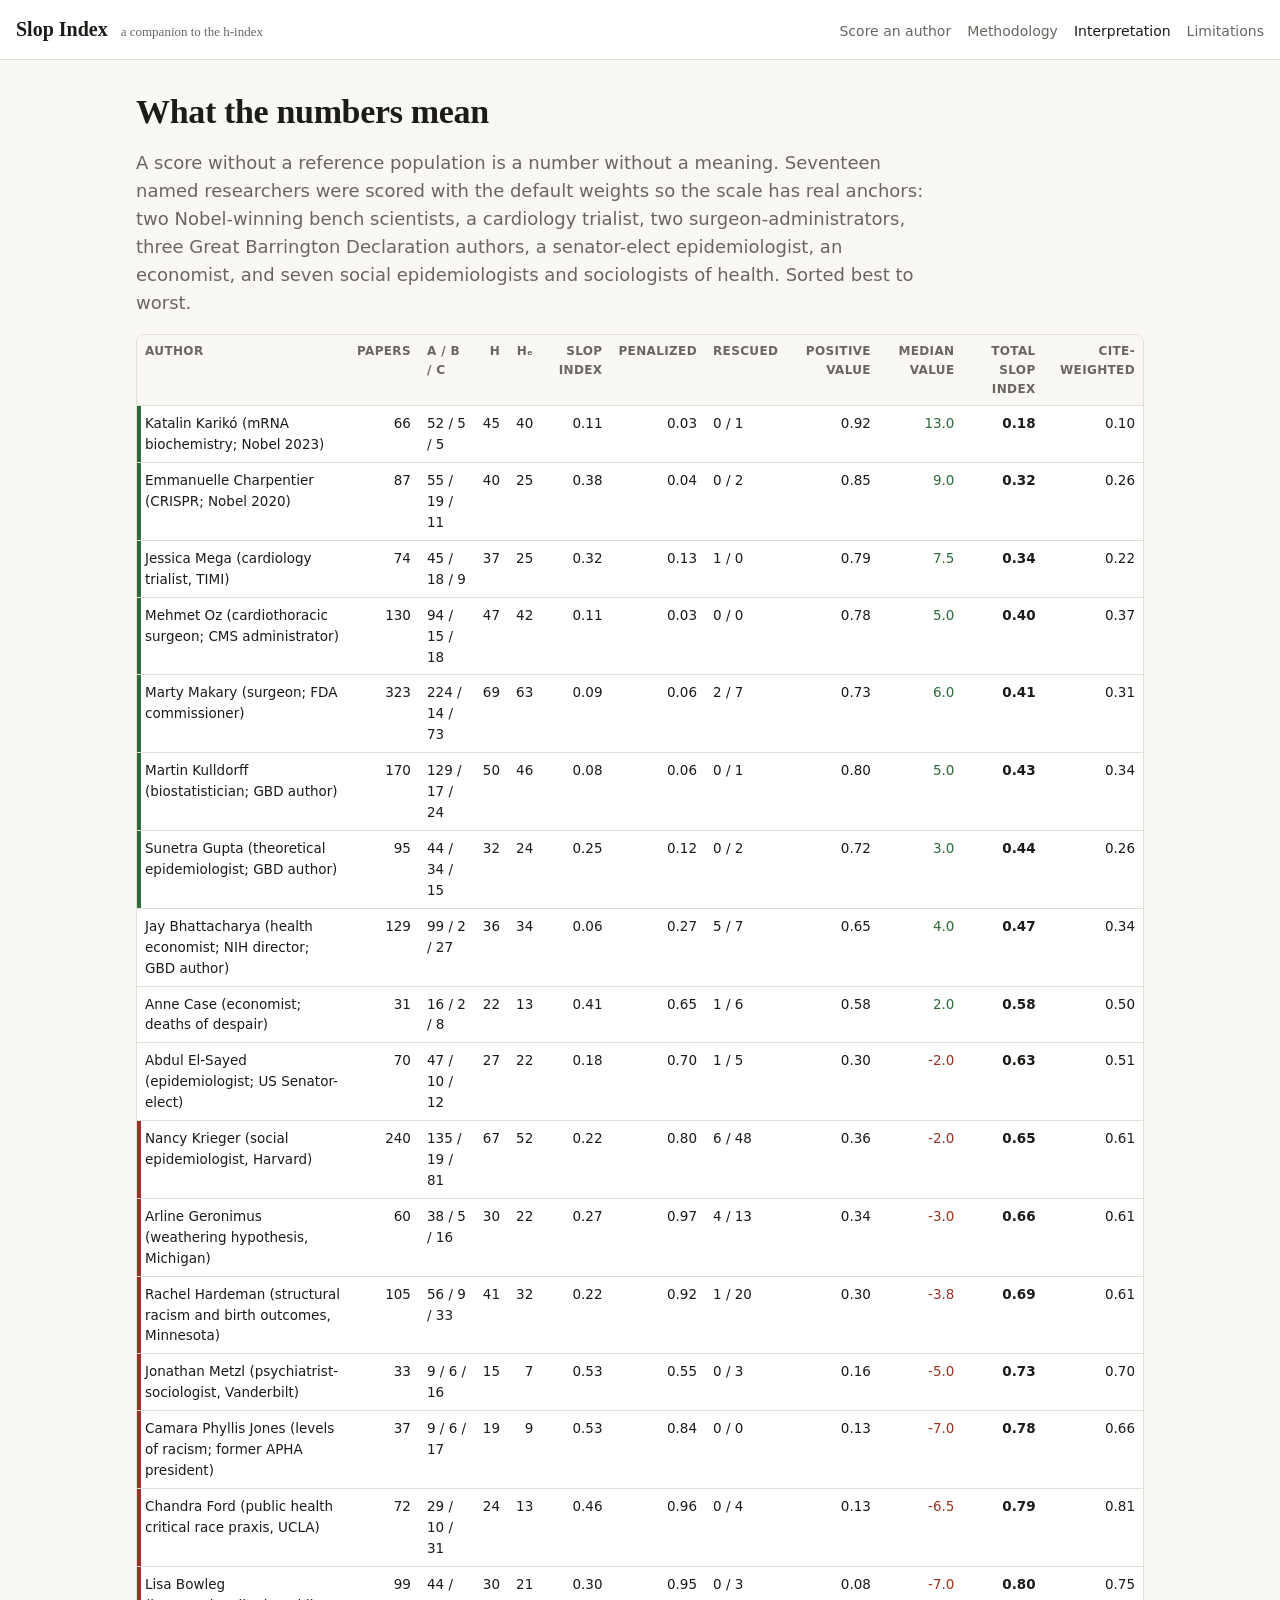
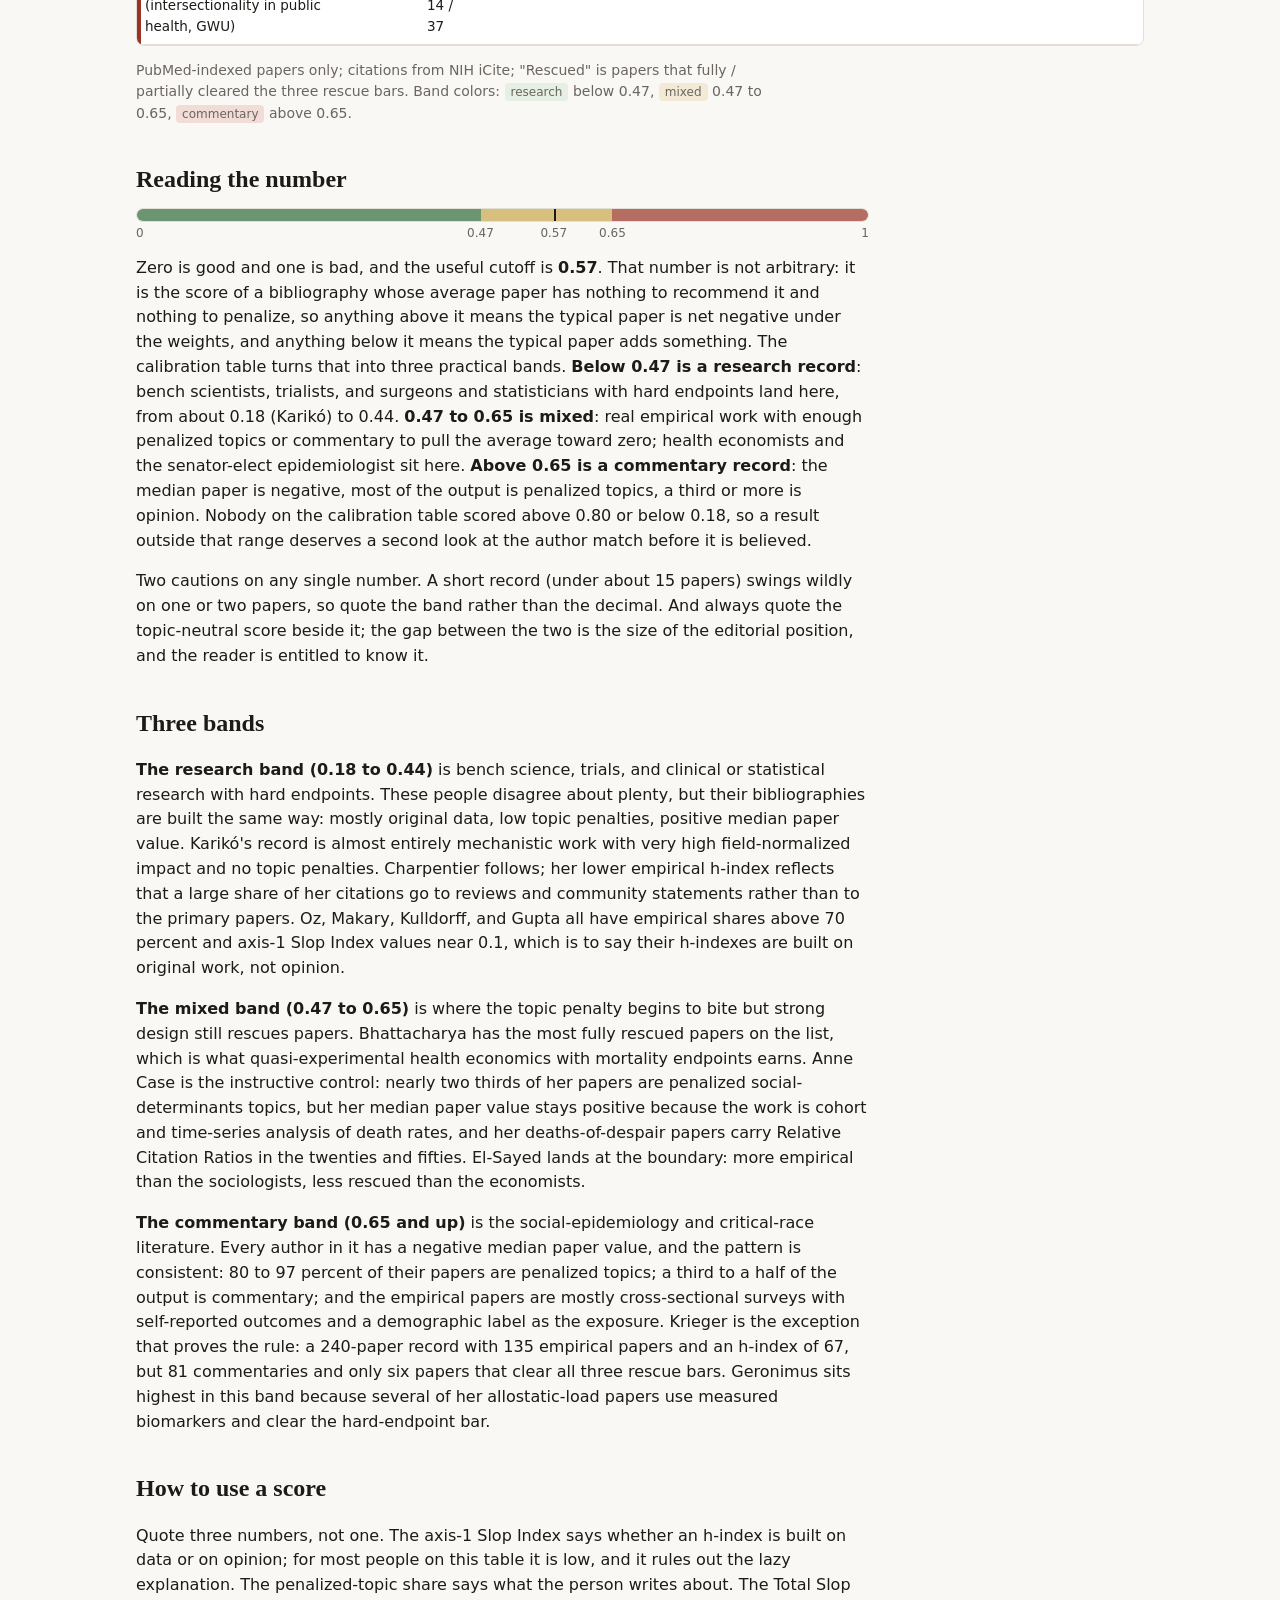
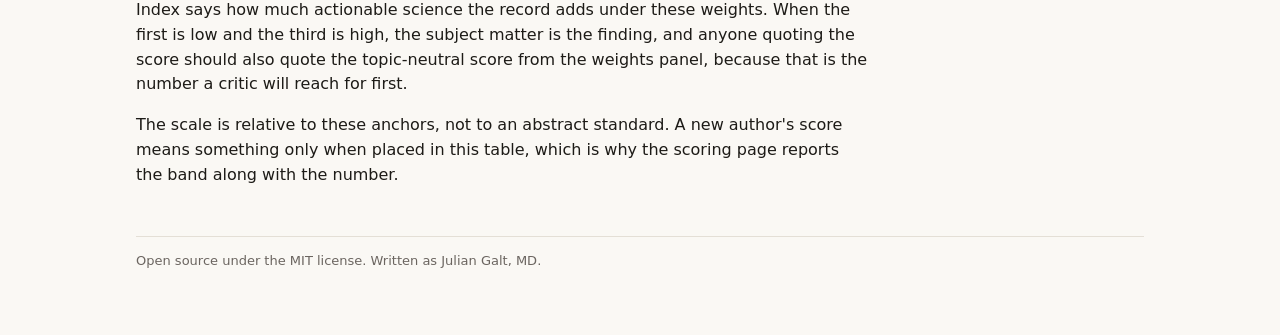
==== site/interpretation.html @ 7fc7752a "Site: reading-the-number scale and band cutoffs" ====
<!doctype html>
<html lang="en">
<head>
<meta charset="utf-8">
<meta name="viewport" content="width=device-width, initial-scale=1">
<title>Slop Index · Interpretation</title>
<link rel="stylesheet" href="style.css">
</head>
<body>
<header class="site"><div class="wrap">
  <a class="brand" href="./">Slop Index <small>a companion to the h-index</small></a>
  <nav><a href="./">Score an author</a><a href="methodology.html">Methodology</a><a class="current" href="interpretation.html">Interpretation</a><a href="limitations.html">Limitations</a></nav>
</div></header>
<main>
  <h1>What the numbers mean</h1>
  <p class="lede">A score without a reference population is a number without a meaning. Seventeen named researchers were scored with the default weights so the scale has real anchors: two Nobel-winning bench scientists, a cardiology trialist, two surgeon-administrators, three Great Barrington Declaration authors, a senator-elect epidemiologist, an economist, and seven social epidemiologists and sociologists of health. Sorted best to worst.</p>

  <div class="tablewrap"><table id="cmp">
    <thead><tr><th>Author</th><th class="num">Papers</th><th>A / B / C</th><th class="num">h</th><th class="num">hₑ</th><th class="num">Slop Index</th><th class="num">Penalized</th><th>Rescued</th><th class="num">Positive value</th><th class="num">Median value</th><th class="num">Total Slop Index</th><th class="num">Cite-weighted</th></tr></thead>
    <tbody></tbody>
  </table></div>
  <p class="note">PubMed-indexed papers only; citations from NIH iCite; "Rescued" is papers that fully / partially cleared the three rescue bars. Band colors: <span class="band top">research</span> below 0.47, <span class="band mid">mixed</span> 0.47 to 0.65, <span class="band low">commentary</span> above 0.65.</p>


  <h2>Reading the number</h2>
  <div class="scale">
    <div class="scale-bar"><span class="seg top" style="width:47%"></span><span class="seg mid" style="width:18%"></span><span class="seg low" style="width:35%"></span><i class="tick" style="left:57%" title="0.57: an average paper with nothing to recommend and nothing to penalize"></i></div>
    <div class="scale-labels"><span>0</span><span style="left:47%">0.47</span><span style="left:57%">0.57</span><span style="left:65%">0.65</span><span style="right:0">1</span></div>
  </div>
  <p>Zero is good and one is bad, and the useful cutoff is <b>0.57</b>. That number is not arbitrary: it is the score of a bibliography whose average paper has nothing to recommend it and nothing to penalize, so anything above it means the typical paper is net negative under the weights, and anything below it means the typical paper adds something. The calibration table turns that into three practical bands. <b>Below 0.47 is a research record</b>: bench scientists, trialists, and surgeons and statisticians with hard endpoints land here, from about 0.18 (Karikó) to 0.44. <b>0.47 to 0.65 is mixed</b>: real empirical work with enough penalized topics or commentary to pull the average toward zero; health economists and the senator-elect epidemiologist sit here. <b>Above 0.65 is a commentary record</b>: the median paper is negative, most of the output is penalized topics, a third or more is opinion. Nobody on the calibration table scored above 0.80 or below 0.18, so a result outside that range deserves a second look at the author match before it is believed.</p>
  <p>Two cautions on any single number. A short record (under about 15 papers) swings wildly on one or two papers, so quote the band rather than the decimal. And always quote the topic-neutral score beside it; the gap between the two is the size of the editorial position, and the reader is entitled to know it.</p>

  <h2>Three bands</h2>
  <p><b>The research band (0.18 to 0.44)</b> is bench science, trials, and clinical or statistical research with hard endpoints. These people disagree about plenty, but their bibliographies are built the same way: mostly original data, low topic penalties, positive median paper value. Karikó's record is almost entirely mechanistic work with very high field-normalized impact and no topic penalties. Charpentier follows; her lower empirical h-index reflects that a large share of her citations go to reviews and community statements rather than to the primary papers. Oz, Makary, Kulldorff, and Gupta all have empirical shares above 70 percent and axis-1 Slop Index values near 0.1, which is to say their h-indexes are built on original work, not opinion.</p>
  <p><b>The mixed band (0.47 to 0.65)</b> is where the topic penalty begins to bite but strong design still rescues papers. Bhattacharya has the most fully rescued papers on the list, which is what quasi-experimental health economics with mortality endpoints earns. Anne Case is the instructive control: nearly two thirds of her papers are penalized social-determinants topics, but her median paper value stays positive because the work is cohort and time-series analysis of death rates, and her deaths-of-despair papers carry Relative Citation Ratios in the twenties and fifties. El-Sayed lands at the boundary: more empirical than the sociologists, less rescued than the economists.</p>
  <p><b>The commentary band (0.65 and up)</b> is the social-epidemiology and critical-race literature. Every author in it has a negative median paper value, and the pattern is consistent: 80 to 97 percent of their papers are penalized topics; a third to a half of the output is commentary; and the empirical papers are mostly cross-sectional surveys with self-reported outcomes and a demographic label as the exposure. Krieger is the exception that proves the rule: a 240-paper record with 135 empirical papers and an h-index of 67, but 81 commentaries and only six papers that clear all three rescue bars. Geronimus sits highest in this band because several of her allostatic-load papers use measured biomarkers and clear the hard-endpoint bar.</p>

  <h2>How to use a score</h2>
  <p>Quote three numbers, not one. The axis-1 Slop Index says whether an h-index is built on data or on opinion; for most people on this table it is low, and it rules out the lazy explanation. The penalized-topic share says what the person writes about. The Total Slop Index says how much actionable science the record adds under these weights. When the first is low and the third is high, the subject matter is the finding, and anyone quoting the score should also quote the topic-neutral score from the weights panel, because that is the number a critic will reach for first.</p>
  <p>The scale is relative to these anchors, not to an abstract standard. A new author's score means something only when placed in this table, which is why the scoring page reports the band along with the number.</p>
  <footer>Open source under the MIT license. Written as Julian Galt, MD.</footer>
</main>
<script>
fetch("data/comparison.json").then(r => r.json()).then(rows => {
  const f = (x, d = 2) => (x == null ? "–" : typeof x === "number" ? x.toFixed(d) : x);
  document.querySelector("#cmp tbody").innerHTML = rows.map(r => {
    const band = r.tsi == null ? "" : r.tsi < 0.47 ? "band-top" : r.tsi < 0.65 ? "" : "band-low";
    return `<tr class="${band}"><td>${r.label}</td><td class="num">${r.papers}</td><td>${r.tiers.A} / ${r.tiers.B} / ${r.tiers.C}</td><td class="num">${r.h}</td><td class="num">${r.h_empirical}</td><td class="num">${f(r.slop_index)}</td><td class="num">${f(r.penalized_share)}</td><td>${r.rescued_full} / ${r.rescued_partial}</td><td class="num">${f(r.positive_share)}</td><td class="num ${r.median_value > 0 ? "pos" : "neg"}">${f(r.median_value, 1)}</td><td class="num"><b>${f(r.tsi)}</b></td><td class="num">${f(r.tsi_cw)}</td></tr>`;
  }).join("");
});
</script>
</body>
</html>
---- site/style.css ----
:root {
  --bg: #faf8f4;
  --surface: #ffffff;
  --ink: #1d1b17;
  --muted: #6b6560;
  --line: #e4dfd6;
  --accent: #8a2f1f;
  --accent-ink: #ffffff;
  --good: #2f6b3a;
  --bad: #9a3324;
  --band-top: #e6efe3;
  --band-mid: #f3ead6;
  --band-low: #f2dcd7;
  --mono: ui-monospace, "SF Mono", Menlo, Consolas, monospace;
  --serif: "Source Serif 4", Georgia, "Times New Roman", serif;
  --sans: "Inter", system-ui, -apple-system, "Segoe UI", sans-serif;
}
@media (prefers-color-scheme: dark) {
  :root:not([data-theme="light"]) {
    --bg: #15140f; --surface: #1f1d17; --ink: #ece7dc; --muted: #a39d92; --line: #35322a;
    --accent: #d9735c; --accent-ink: #15140f; --good: #7fbf8c; --bad: #e08a7a;
    --band-top: #1f2d20; --band-mid: #302a1a; --band-low: #33201c;
  }
}
:root[data-theme="dark"] {
  --bg: #15140f; --surface: #1f1d17; --ink: #ece7dc; --muted: #a39d92; --line: #35322a;
  --accent: #d9735c; --accent-ink: #15140f; --good: #7fbf8c; --bad: #e08a7a;
  --band-top: #1f2d20; --band-mid: #302a1a; --band-low: #33201c;
}
* { box-sizing: border-box; }
html { -webkit-text-size-adjust: 100%; }
body { margin: 0; background: var(--bg); color: var(--ink); font-family: var(--sans); font-size: 16px; line-height: 1.55; }
a { color: var(--accent); }
header.site { border-bottom: 1px solid var(--line); background: var(--surface); }
header.site .wrap { display: flex; align-items: baseline; justify-content: space-between; gap: 16px; flex-wrap: wrap; padding: 14px 16px; }
header.site .brand { font-family: var(--serif); font-weight: 600; font-size: 20px; color: var(--ink); text-decoration: none; }
header.site .brand small { color: var(--muted); font-weight: 400; font-size: 13px; margin-left: 8px; }
header.site nav a { margin-left: 16px; font-size: 14px; color: var(--muted); text-decoration: none; }
header.site nav a.current, header.site nav a:hover { color: var(--ink); }
main { max-width: 1040px; margin: 0 auto; padding: 24px 16px 64px; }
h1 { font-family: var(--serif); font-weight: 600; font-size: 34px; line-height: 1.15; margin: 8px 0 12px; letter-spacing: -0.01em; }
h2 { font-family: var(--serif); font-weight: 600; font-size: 24px; margin: 36px 0 10px; }
h3 { font-size: 16px; margin: 24px 0 8px; }
p, li { max-width: 72ch; }
.lede { font-size: 18px; color: var(--muted); max-width: 70ch; }
.formula { font-family: var(--mono); font-size: 14px; background: var(--surface); border: 1px solid var(--line); padding: 10px 14px; border-radius: 6px; display: inline-block; margin: 6px 0; }
.card { background: var(--surface); border: 1px solid var(--line); border-radius: 10px; padding: 18px; margin: 16px 0; }
.row { display: flex; gap: 12px; flex-wrap: wrap; align-items: flex-end; }
label { font-size: 13px; color: var(--muted); display: block; margin-bottom: 4px; }
input[type=text] { font: inherit; padding: 9px 11px; border: 1px solid var(--line); border-radius: 6px; background: var(--bg); color: var(--ink); min-width: 240px; }
button { font: inherit; padding: 9px 14px; border-radius: 6px; border: 1px solid var(--accent); background: var(--accent); color: var(--accent-ink); cursor: pointer; }
button.secondary { background: transparent; color: var(--ink); border-color: var(--line); }
button:disabled { opacity: .55; cursor: default; }
.status { font-size: 14px; color: var(--muted); min-height: 20px; margin-top: 8px; }
.stats { display: grid; grid-template-columns: repeat(auto-fit, minmax(150px, 1fr)); gap: 10px; margin: 12px 0; }
.stat { background: var(--surface); border: 1px solid var(--line); border-radius: 8px; padding: 10px 12px; }
.stat .k { font-size: 12px; color: var(--muted); }
.stat .v { font-size: 24px; font-family: var(--serif); font-weight: 600; }
.stat.hero { border-color: var(--accent); }
table { border-collapse: collapse; width: 100%; font-size: 13.5px; }
th, td { text-align: left; padding: 7px 8px; border-bottom: 1px solid var(--line); vertical-align: top; }
th { font-weight: 600; color: var(--muted); font-size: 12px; text-transform: uppercase; letter-spacing: .03em; position: sticky; top: 0; background: var(--bg); }
td.num, th.num { text-align: right; font-variant-numeric: tabular-nums; }
tr.band-top td:first-child { box-shadow: inset 4px 0 0 var(--good); }
tr.band-low td:first-child { box-shadow: inset 4px 0 0 var(--bad); }
.tablewrap { overflow-x: auto; border: 1px solid var(--line); border-radius: 8px; background: var(--surface); }
.pos { color: var(--good); } .neg { color: var(--bad); }
.pill { display: inline-block; font-size: 11px; padding: 1px 7px; border-radius: 999px; border: 1px solid var(--line); color: var(--muted); margin-right: 4px; }
.pill.A { border-color: var(--good); color: var(--good); } .pill.C { border-color: var(--bad); color: var(--bad); }
details { margin: 10px 0; } summary { cursor: pointer; color: var(--muted); }
.weights { display: grid; grid-template-columns: repeat(auto-fill, minmax(220px, 1fr)); gap: 8px 18px; }
.weights label { display: flex; justify-content: space-between; color: var(--ink); font-size: 13px; }
.weights input[type=range] { width: 100%; }
footer { color: var(--muted); font-size: 13px; border-top: 1px solid var(--line); margin-top: 48px; padding-top: 14px; }
.note { font-size: 14px; color: var(--muted); }
.band { padding: 2px 6px; border-radius: 4px; font-size: 12px; }
.band.top { background: var(--band-top); } .band.mid { background: var(--band-mid); } .band.low { background: var(--band-low); }
@media (max-width: 640px) { h1 { font-size: 28px; } header.site nav a { margin-left: 10px; } }

.scale { margin: 10px 0 6px; max-width: 72ch; }
.scale-bar { position: relative; display: flex; height: 14px; border-radius: 7px; overflow: hidden; border: 1px solid var(--line); }
.scale-bar .seg.top { background: var(--good); opacity: .7; } .scale-bar .seg.mid { background: #c9a84c; opacity: .7; } .scale-bar .seg.low { background: var(--bad); opacity: .7; }
.scale-bar .tick { position: absolute; top: -2px; bottom: -2px; width: 2px; background: var(--ink); }
.scale-labels { position: relative; height: 18px; font-size: 12px; color: var(--muted); font-variant-numeric: tabular-nums; }
.scale-labels span { position: absolute; top: 2px; transform: translateX(-50%); } .scale-labels span:first-child { transform: none; left: 0; } .scale-labels span:last-child { transform: none; }
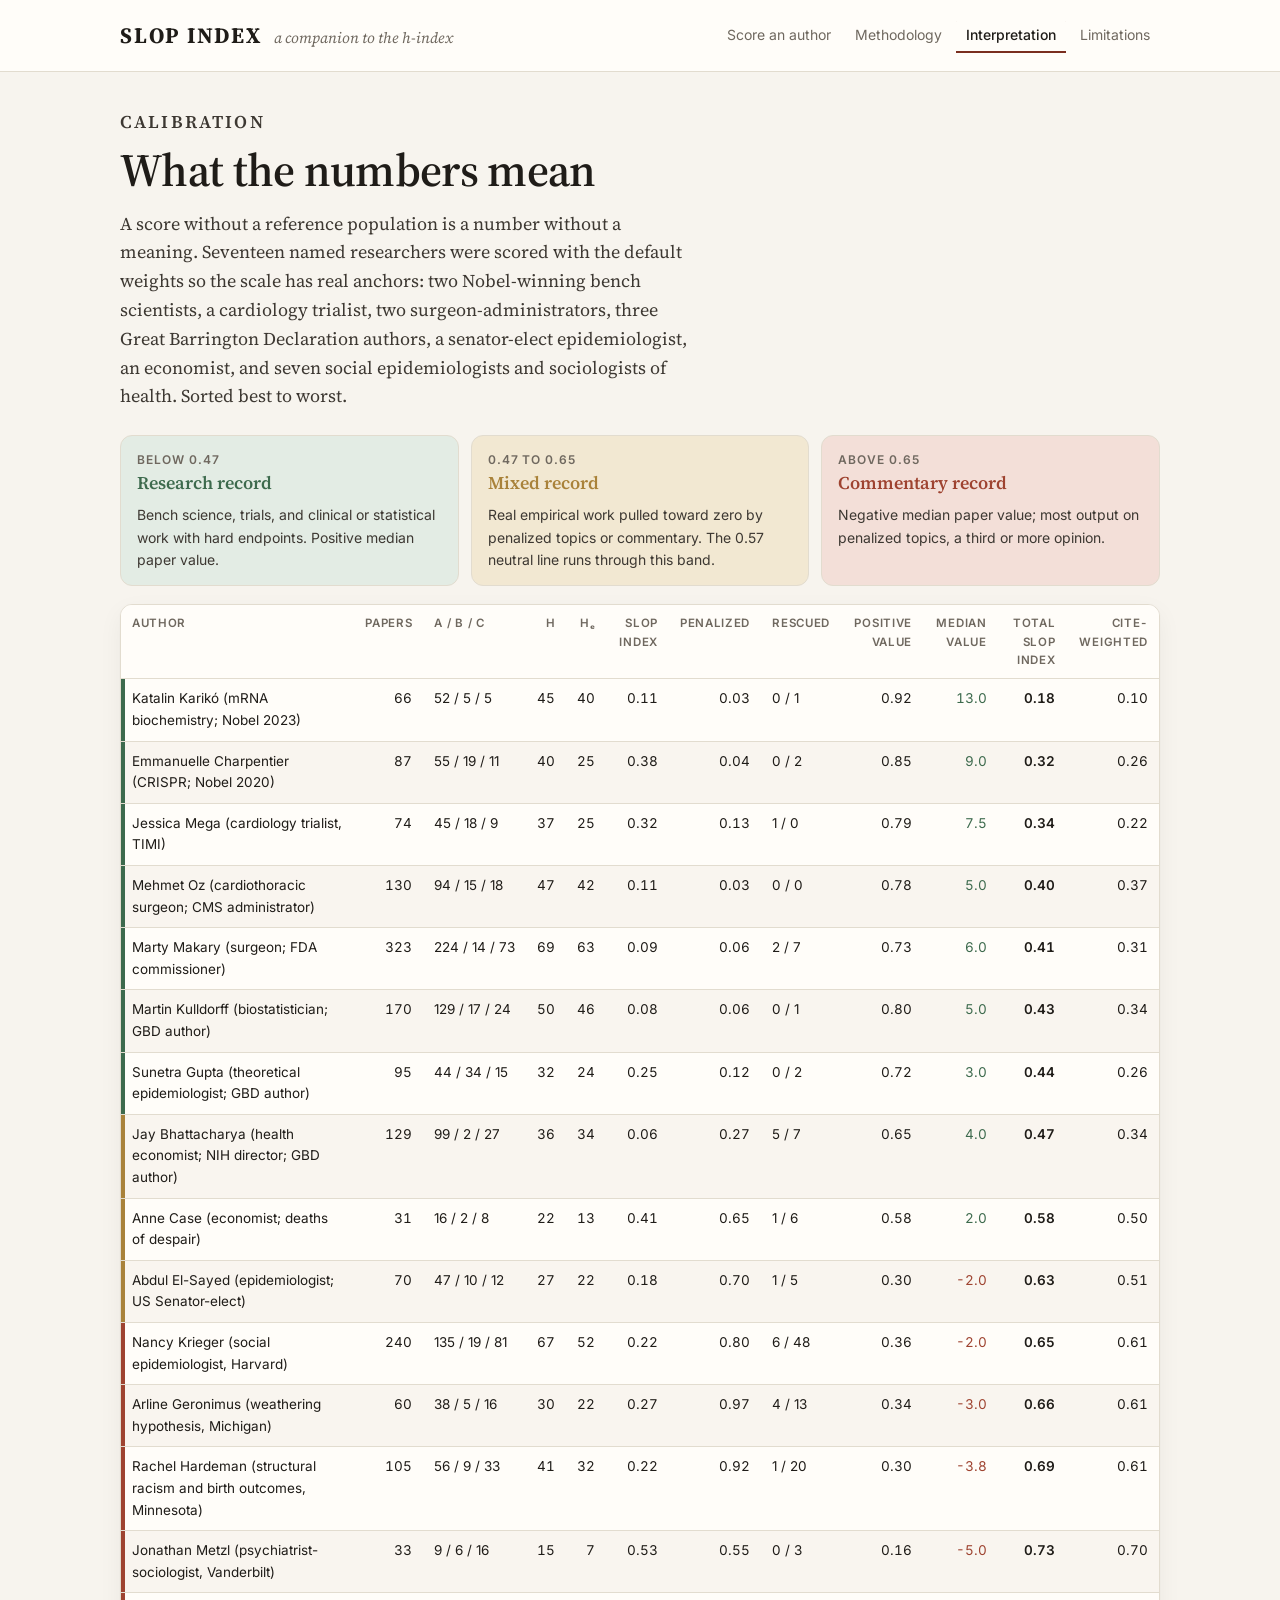
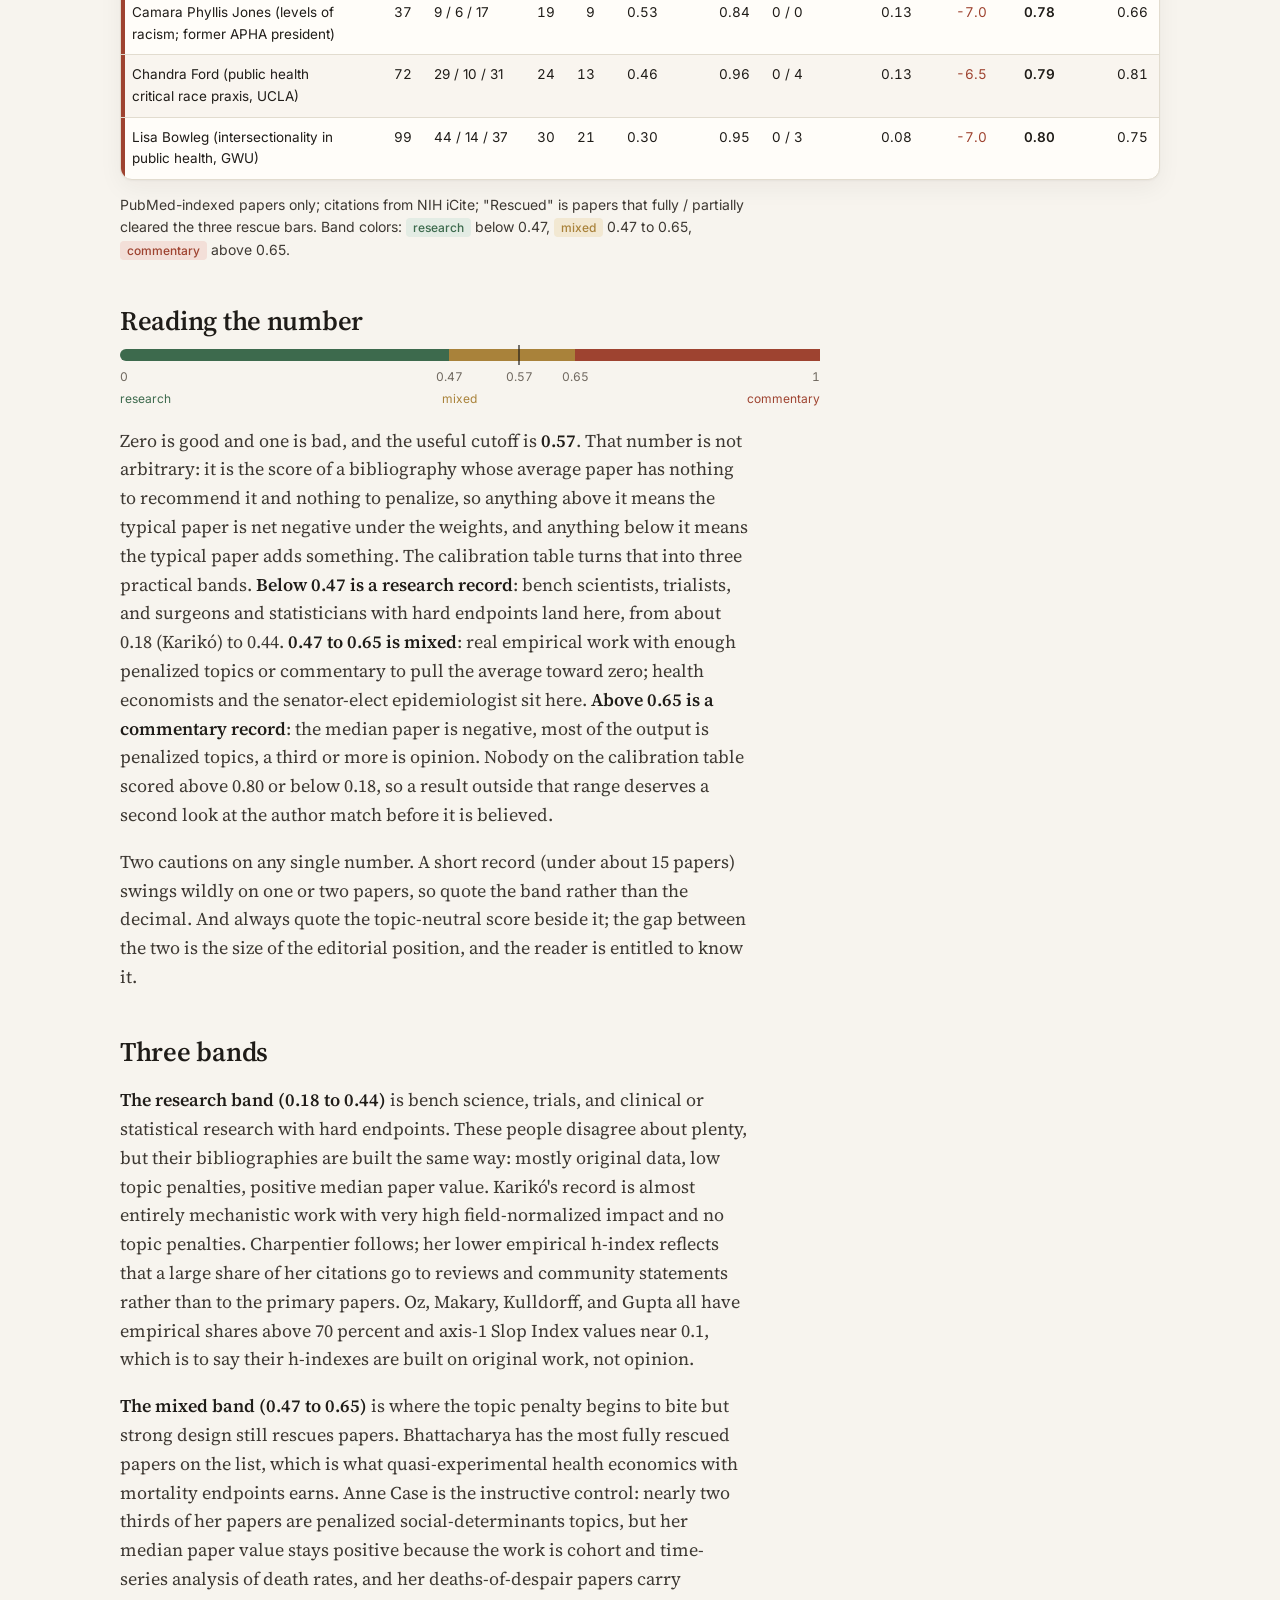
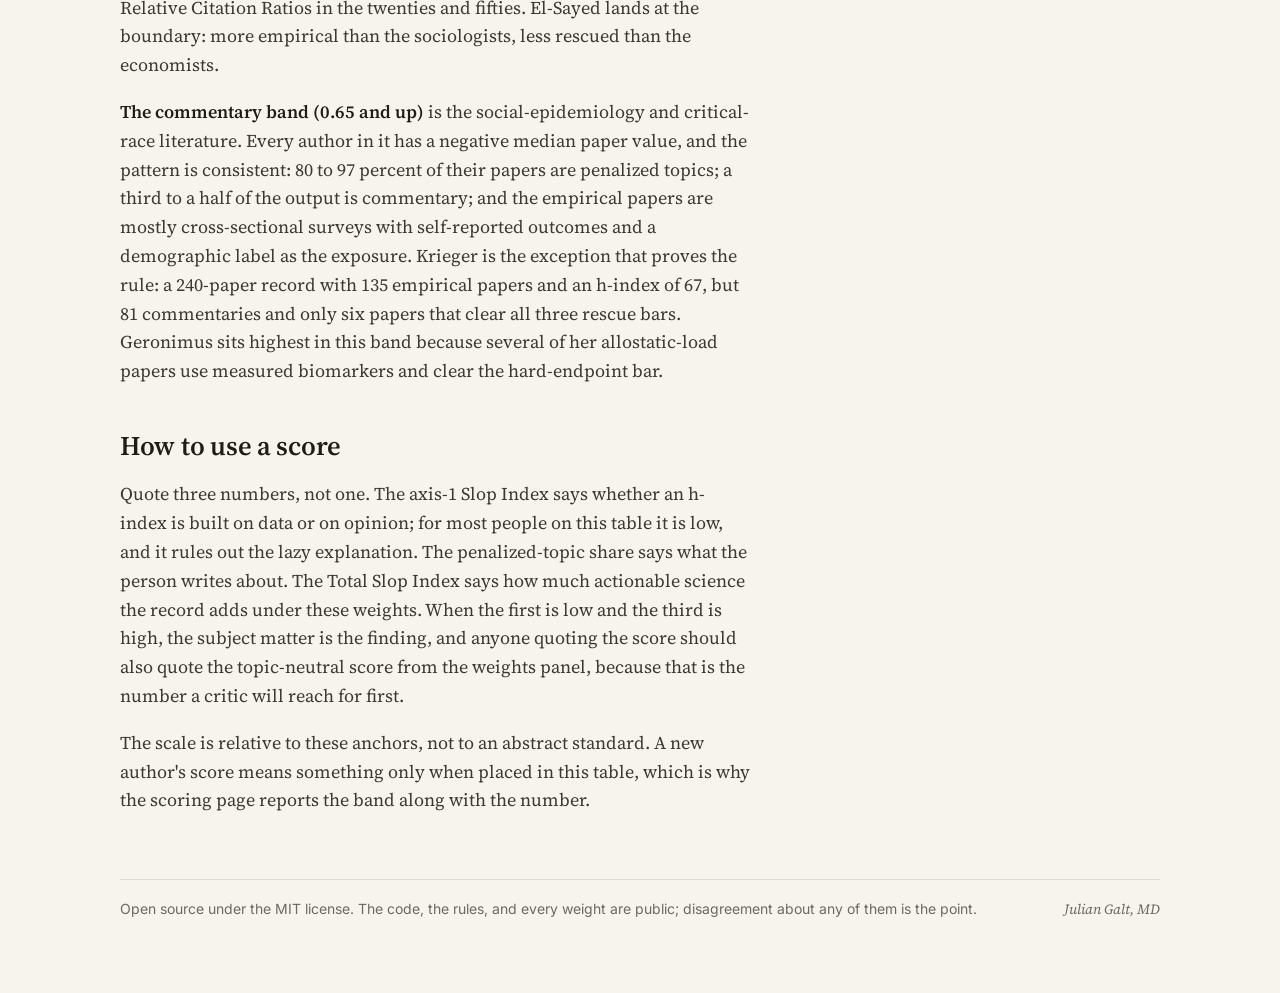
==== commit f4b5420c: "Site: editorial redesign Type pairing (Source Serif 4 / Inter), masthead, hero result card with the " ====
--- a/site/interpretation.html
+++ b/site/interpretation.html
@@ -4,16 +4,27 @@
 <meta charset="utf-8">
 <meta name="viewport" content="width=device-width, initial-scale=1">
 <title>Slop Index · Interpretation</title>
+<link rel="preconnect" href="https://fonts.googleapis.com">
+<link rel="preconnect" href="https://fonts.gstatic.com" crossorigin>
+<link href="https://fonts.googleapis.com/css2?family=Inter:wght@400;500;600&family=Source+Serif+4:ital,opsz,wght@0,8..60,400;0,8..60,600;0,8..60,700;1,8..60,400&display=swap" rel="stylesheet">
 <link rel="stylesheet" href="style.css">
 </head>
 <body>
 <header class="site"><div class="wrap">
-  <a class="brand" href="./">Slop Index <small>a companion to the h-index</small></a>
+  <a class="brand" href="./"><span class="mark">Slop Index</span><small>a companion to the h-index</small></a>
   <nav><a href="./">Score an author</a><a href="methodology.html">Methodology</a><a class="current" href="interpretation.html">Interpretation</a><a href="limitations.html">Limitations</a></nav>
 </div></header>
-<main>
+<main class="prose">
+  <p class="kicker">Calibration</p>
   <h1>What the numbers mean</h1>
   <p class="lede">A score without a reference population is a number without a meaning. Seventeen named researchers were scored with the default weights so the scale has real anchors: two Nobel-winning bench scientists, a cardiology trialist, two surgeon-administrators, three Great Barrington Declaration authors, a senator-elect epidemiologist, an economist, and seven social epidemiologists and sociologists of health. Sorted best to worst.</p>
+
+
+  <div class="legend">
+    <div class="box top"><div class="r">Below 0.47</div><div class="t">Research record</div><p>Bench science, trials, and clinical or statistical work with hard endpoints. Positive median paper value.</p></div>
+    <div class="box mid"><div class="r">0.47 to 0.65</div><div class="t">Mixed record</div><p>Real empirical work pulled toward zero by penalized topics or commentary. The 0.57 neutral line runs through this band.</p></div>
+    <div class="box low"><div class="r">Above 0.65</div><div class="t">Commentary record</div><p>Negative median paper value; most output on penalized topics, a third or more opinion.</p></div>
+  </div>
 
   <div class="tablewrap"><table id="cmp">
     <thead><tr><th>Author</th><th class="num">Papers</th><th>A / B / C</th><th class="num">h</th><th class="num">hₑ</th><th class="num">Slop Index</th><th class="num">Penalized</th><th>Rescued</th><th class="num">Positive value</th><th class="num">Median value</th><th class="num">Total Slop Index</th><th class="num">Cite-weighted</th></tr></thead>
@@ -25,7 +36,8 @@
   <h2>Reading the number</h2>
   <div class="scale">
     <div class="scale-bar"><span class="seg top" style="width:47%"></span><span class="seg mid" style="width:18%"></span><span class="seg low" style="width:35%"></span><i class="tick" style="left:57%" title="0.57: an average paper with nothing to recommend and nothing to penalize"></i></div>
-    <div class="scale-labels"><span>0</span><span style="left:47%">0.47</span><span style="left:57%">0.57</span><span style="left:65%">0.65</span><span style="right:0">1</span></div>
+    <div class="scale-labels"><span>0</span><span style="left:47%">0.47</span><span style="left:57%">0.57</span><span style="left:65%">0.65</span><span>1</span></div>
+    <div class="scale-words"><span>research</span><span>mixed</span><span>commentary</span></div>
   </div>
   <p>Zero is good and one is bad, and the useful cutoff is <b>0.57</b>. That number is not arbitrary: it is the score of a bibliography whose average paper has nothing to recommend it and nothing to penalize, so anything above it means the typical paper is net negative under the weights, and anything below it means the typical paper adds something. The calibration table turns that into three practical bands. <b>Below 0.47 is a research record</b>: bench scientists, trialists, and surgeons and statisticians with hard endpoints land here, from about 0.18 (Karikó) to 0.44. <b>0.47 to 0.65 is mixed</b>: real empirical work with enough penalized topics or commentary to pull the average toward zero; health economists and the senator-elect epidemiologist sit here. <b>Above 0.65 is a commentary record</b>: the median paper is negative, most of the output is penalized topics, a third or more is opinion. Nobody on the calibration table scored above 0.80 or below 0.18, so a result outside that range deserves a second look at the author match before it is believed.</p>
   <p>Two cautions on any single number. A short record (under about 15 papers) swings wildly on one or two papers, so quote the band rather than the decimal. And always quote the topic-neutral score beside it; the gap between the two is the size of the editorial position, and the reader is entitled to know it.</p>
@@ -38,13 +50,13 @@
   <h2>How to use a score</h2>
   <p>Quote three numbers, not one. The axis-1 Slop Index says whether an h-index is built on data or on opinion; for most people on this table it is low, and it rules out the lazy explanation. The penalized-topic share says what the person writes about. The Total Slop Index says how much actionable science the record adds under these weights. When the first is low and the third is high, the subject matter is the finding, and anyone quoting the score should also quote the topic-neutral score from the weights panel, because that is the number a critic will reach for first.</p>
   <p>The scale is relative to these anchors, not to an abstract standard. A new author's score means something only when placed in this table, which is why the scoring page reports the band along with the number.</p>
-  <footer>Open source under the MIT license. Written as Julian Galt, MD.</footer>
+  <footer><span>Open source under the MIT license. The code, the rules, and every weight are public; disagreement about any of them is the point.</span><span class="by">Julian Galt, MD</span></footer>
 </main>
 <script>
 fetch("data/comparison.json").then(r => r.json()).then(rows => {
   const f = (x, d = 2) => (x == null ? "–" : typeof x === "number" ? x.toFixed(d) : x);
   document.querySelector("#cmp tbody").innerHTML = rows.map(r => {
-    const band = r.tsi == null ? "" : r.tsi < 0.47 ? "band-top" : r.tsi < 0.65 ? "" : "band-low";
+    const band = r.tsi == null ? "" : r.tsi < 0.47 ? "band-top" : r.tsi < 0.65 ? "band-mid" : "band-low";
     return `<tr class="${band}"><td>${r.label}</td><td class="num">${r.papers}</td><td>${r.tiers.A} / ${r.tiers.B} / ${r.tiers.C}</td><td class="num">${r.h}</td><td class="num">${r.h_empirical}</td><td class="num">${f(r.slop_index)}</td><td class="num">${f(r.penalized_share)}</td><td>${r.rescued_full} / ${r.rescued_partial}</td><td class="num">${f(r.positive_share)}</td><td class="num ${r.median_value > 0 ? "pos" : "neg"}">${f(r.median_value, 1)}</td><td class="num"><b>${f(r.tsi)}</b></td><td class="num">${f(r.tsi_cw)}</td></tr>`;
   }).join("");
 });
--- a/site/style.css
+++ b/site/style.css
@@ -1,85 +1,180 @@
 :root {
-  --bg: #faf8f4;
-  --surface: #ffffff;
-  --ink: #1d1b17;
-  --muted: #6b6560;
-  --line: #e4dfd6;
-  --accent: #8a2f1f;
+  --bg: #f7f4ee;
+  --surface: #fffdf9;
+  --surface-2: #f1ece3;
+  --ink: #1f1c18;
+  --ink-2: #3d3832;
+  --muted: #6f685f;
+  --line: #e2dccf;
+  --line-strong: #c9c1b0;
+  --accent: #7a2e1f;
   --accent-ink: #ffffff;
-  --good: #2f6b3a;
-  --bad: #9a3324;
-  --band-top: #e6efe3;
-  --band-mid: #f3ead6;
-  --band-low: #f2dcd7;
+  --research: #3d6a4d;
+  --research-bg: #e3ece4;
+  --mixed: #a9823a;
+  --mixed-bg: #f2e8d2;
+  --commentary: #9e4330;
+  --commentary-bg: #f3dfd8;
+  --good: var(--research);
+  --bad: var(--commentary);
+  --band-top: var(--research-bg);
+  --band-mid: var(--mixed-bg);
+  --band-low: var(--commentary-bg);
+  --shadow: 0 1px 2px rgba(31, 28, 24, .04), 0 8px 24px rgba(31, 28, 24, .05);
   --mono: ui-monospace, "SF Mono", Menlo, Consolas, monospace;
-  --serif: "Source Serif 4", Georgia, "Times New Roman", serif;
+  --serif: "Source Serif 4", "Iowan Old Style", Georgia, "Times New Roman", serif;
   --sans: "Inter", system-ui, -apple-system, "Segoe UI", sans-serif;
 }
 @media (prefers-color-scheme: dark) {
   :root:not([data-theme="light"]) {
-    --bg: #15140f; --surface: #1f1d17; --ink: #ece7dc; --muted: #a39d92; --line: #35322a;
-    --accent: #d9735c; --accent-ink: #15140f; --good: #7fbf8c; --bad: #e08a7a;
-    --band-top: #1f2d20; --band-mid: #302a1a; --band-low: #33201c;
+    --bg: #161411; --surface: #1e1b17; --surface-2: #262219; --ink: #ede7db; --ink-2: #d2cbbd; --muted: #a39b8d;
+    --line: #332e26; --line-strong: #4a4337; --accent: #d9735c; --accent-ink: #161411;
+    --research: #8dc39b; --research-bg: #1f2b22; --mixed: #d6b062; --mixed-bg: #2f291a; --commentary: #e08d78; --commentary-bg: #35211c;
+    --shadow: 0 1px 2px rgba(0,0,0,.3), 0 8px 24px rgba(0,0,0,.25);
   }
 }
 :root[data-theme="dark"] {
-  --bg: #15140f; --surface: #1f1d17; --ink: #ece7dc; --muted: #a39d92; --line: #35322a;
-  --accent: #d9735c; --accent-ink: #15140f; --good: #7fbf8c; --bad: #e08a7a;
-  --band-top: #1f2d20; --band-mid: #302a1a; --band-low: #33201c;
+  --bg: #161411; --surface: #1e1b17; --surface-2: #262219; --ink: #ede7db; --ink-2: #d2cbbd; --muted: #a39b8d;
+  --line: #332e26; --line-strong: #4a4337; --accent: #d9735c; --accent-ink: #161411;
+  --research: #8dc39b; --research-bg: #1f2b22; --mixed: #d6b062; --mixed-bg: #2f291a; --commentary: #e08d78; --commentary-bg: #35211c;
+  --shadow: 0 1px 2px rgba(0,0,0,.3), 0 8px 24px rgba(0,0,0,.25);
 }
+
 * { box-sizing: border-box; }
-html { -webkit-text-size-adjust: 100%; }
-body { margin: 0; background: var(--bg); color: var(--ink); font-family: var(--sans); font-size: 16px; line-height: 1.55; }
-a { color: var(--accent); }
+html { -webkit-text-size-adjust: 100%; scroll-behavior: smooth; }
+body { margin: 0; background: var(--bg); color: var(--ink); font-family: var(--sans); font-size: 16px; line-height: 1.6; -webkit-font-smoothing: antialiased; }
+a { color: var(--accent); text-decoration-thickness: 1px; text-underline-offset: 2px; }
+a:hover { text-decoration-thickness: 2px; }
+b, strong { font-weight: 600; }
+code { font-family: var(--mono); font-size: .9em; background: var(--surface-2); padding: 1px 5px; border-radius: 4px; }
+
+/* ---------- masthead ---------- */
 header.site { border-bottom: 1px solid var(--line); background: var(--surface); }
-header.site .wrap { display: flex; align-items: baseline; justify-content: space-between; gap: 16px; flex-wrap: wrap; padding: 14px 16px; }
-header.site .brand { font-family: var(--serif); font-weight: 600; font-size: 20px; color: var(--ink); text-decoration: none; }
-header.site .brand small { color: var(--muted); font-weight: 400; font-size: 13px; margin-left: 8px; }
-header.site nav a { margin-left: 16px; font-size: 14px; color: var(--muted); text-decoration: none; }
-header.site nav a.current, header.site nav a:hover { color: var(--ink); }
-main { max-width: 1040px; margin: 0 auto; padding: 24px 16px 64px; }
-h1 { font-family: var(--serif); font-weight: 600; font-size: 34px; line-height: 1.15; margin: 8px 0 12px; letter-spacing: -0.01em; }
-h2 { font-family: var(--serif); font-weight: 600; font-size: 24px; margin: 36px 0 10px; }
-h3 { font-size: 16px; margin: 24px 0 8px; }
-p, li { max-width: 72ch; }
-.lede { font-size: 18px; color: var(--muted); max-width: 70ch; }
-.formula { font-family: var(--mono); font-size: 14px; background: var(--surface); border: 1px solid var(--line); padding: 10px 14px; border-radius: 6px; display: inline-block; margin: 6px 0; }
-.card { background: var(--surface); border: 1px solid var(--line); border-radius: 10px; padding: 18px; margin: 16px 0; }
+header.site .wrap { max-width: 1080px; margin: 0 auto; display: flex; align-items: center; justify-content: space-between; gap: 16px; flex-wrap: wrap; padding: 18px 20px; }
+header.site .brand { display: flex; align-items: baseline; gap: 12px; color: var(--ink); text-decoration: none; }
+header.site .brand .mark { font-family: var(--serif); font-weight: 700; font-size: 22px; letter-spacing: .08em; text-transform: uppercase; }
+header.site .brand small { color: var(--muted); font-family: var(--serif); font-style: italic; font-size: 15px; }
+header.site nav { display: flex; gap: 4px; flex-wrap: wrap; }
+header.site nav a { padding: 6px 10px; font-size: 14px; color: var(--muted); text-decoration: none; border-radius: 6px; }
+header.site nav a:hover { color: var(--ink); background: var(--surface-2); }
+header.site nav a.current { color: var(--ink); font-weight: 500; box-shadow: inset 0 -2px 0 var(--accent); border-radius: 6px 6px 0 0; }
+
+/* ---------- layout and type ---------- */
+main { max-width: 1080px; margin: 0 auto; padding: 36px 20px 72px; }
+h1 { font-family: var(--serif); font-weight: 600; font-size: clamp(32px, 4.5vw, 46px); line-height: 1.1; margin: 8px 0 14px; letter-spacing: -0.015em; }
+h2 { font-family: var(--serif); font-weight: 600; font-size: 27px; line-height: 1.2; margin: 44px 0 12px; letter-spacing: -0.01em; }
+h3 { font-family: var(--serif); font-weight: 600; font-size: 20px; margin: 28px 0 8px; }
+p, li { max-width: 70ch; }
+.lede { font-family: var(--serif); font-size: 20px; line-height: 1.5; color: var(--ink-2); max-width: 64ch; margin: 0 0 24px; }
+.kicker { font-size: 12px; font-weight: 600; letter-spacing: .12em; text-transform: uppercase; color: var(--accent); margin: 0 0 6px; }
+.prose p { font-family: var(--serif); font-size: 18px; line-height: 1.6; color: var(--ink-2); }
+.prose p b { color: var(--ink); }
+.prose .note, .prose .note p { font-family: var(--sans); font-size: 14px; }
+.formula { font-family: var(--mono); font-size: 14px; background: var(--surface); border: 1px solid var(--line); padding: 12px 16px; border-radius: 8px; display: inline-block; margin: 8px 0 12px; }
+.note { font-size: 14px; color: var(--muted); }
+.pos { color: var(--good); } .neg { color: var(--bad); }
+footer { color: var(--muted); font-size: 14px; border-top: 1px solid var(--line); margin-top: 64px; padding-top: 18px; display: flex; justify-content: space-between; gap: 16px; flex-wrap: wrap; }
+footer .by { font-family: var(--serif); font-style: italic; }
+
+/* ---------- cards, forms ---------- */
+.card { background: var(--surface); border: 1px solid var(--line); border-radius: 14px; padding: 22px 24px; margin: 18px 0; box-shadow: var(--shadow); }
 .row { display: flex; gap: 12px; flex-wrap: wrap; align-items: flex-end; }
-label { font-size: 13px; color: var(--muted); display: block; margin-bottom: 4px; }
-input[type=text] { font: inherit; padding: 9px 11px; border: 1px solid var(--line); border-radius: 6px; background: var(--bg); color: var(--ink); min-width: 240px; }
-button { font: inherit; padding: 9px 14px; border-radius: 6px; border: 1px solid var(--accent); background: var(--accent); color: var(--accent-ink); cursor: pointer; }
-button.secondary { background: transparent; color: var(--ink); border-color: var(--line); }
+.row > div { flex: 1 1 220px; }
+.row > div.fixed { flex: 0 0 auto; }
+label { font-size: 13px; color: var(--muted); display: block; margin-bottom: 5px; }
+input[type=text] { font: inherit; width: 100%; padding: 10px 12px; border: 1px solid var(--line-strong); border-radius: 8px; background: var(--bg); color: var(--ink); }
+input[type=text]:focus { outline: 2px solid var(--accent); outline-offset: 1px; border-color: transparent; }
+button { font: inherit; font-weight: 500; padding: 10px 18px; border-radius: 8px; border: 1px solid var(--accent); background: var(--accent); color: var(--accent-ink); cursor: pointer; }
+button:hover { filter: brightness(1.08); }
+button.secondary { background: transparent; color: var(--ink); border-color: var(--line-strong); font-weight: 400; }
+button.secondary:hover { background: var(--surface-2); filter: none; }
 button:disabled { opacity: .55; cursor: default; }
-.status { font-size: 14px; color: var(--muted); min-height: 20px; margin-top: 8px; }
-.stats { display: grid; grid-template-columns: repeat(auto-fit, minmax(150px, 1fr)); gap: 10px; margin: 12px 0; }
-.stat { background: var(--surface); border: 1px solid var(--line); border-radius: 8px; padding: 10px 12px; }
-.stat .k { font-size: 12px; color: var(--muted); }
-.stat .v { font-size: 24px; font-family: var(--serif); font-weight: 600; }
-.stat.hero { border-color: var(--accent); }
+.status { font-size: 14px; color: var(--muted); min-height: 20px; margin-top: 12px; }
+.status.busy::before { content: ""; display: inline-block; width: 10px; height: 10px; border: 2px solid var(--line-strong); border-top-color: var(--accent); border-radius: 50%; margin-right: 8px; vertical-align: -1px; animation: spin .8s linear infinite; }
+@keyframes spin { to { transform: rotate(360deg); } }
+.examples { display: flex; gap: 8px; flex-wrap: wrap; align-items: center; margin-top: 14px; font-size: 13px; color: var(--muted); }
+.chip { font: inherit; font-size: 13px; padding: 4px 11px; border-radius: 999px; border: 1px solid var(--line-strong); background: var(--surface); color: var(--ink-2); cursor: pointer; }
+.chip:hover { border-color: var(--accent); color: var(--accent); background: var(--surface); filter: none; }
+details.card { padding: 14px 24px; }
+details.card[open] { padding-bottom: 22px; }
+summary { cursor: pointer; color: var(--ink-2); font-weight: 500; font-size: 15px; }
+summary::marker { color: var(--muted); }
+.weights { display: grid; grid-template-columns: repeat(auto-fill, minmax(230px, 1fr)); gap: 10px 22px; margin-top: 12px; }
+.weights label { display: flex; justify-content: space-between; color: var(--ink); font-size: 13px; }
+.weights label b { font-variant-numeric: tabular-nums; color: var(--accent); }
+.weights input[type=range] { width: 100%; accent-color: var(--accent); }
+
+/* ---------- result ---------- */
+.hero { display: grid; grid-template-columns: minmax(0, 300px) 1fr; gap: 28px; align-items: center; }
+.hero .big { font-family: var(--serif); font-weight: 600; font-size: 84px; line-height: 1; letter-spacing: -0.03em; font-variant-numeric: tabular-nums; }
+.hero .k { font-size: 12px; font-weight: 600; letter-spacing: .12em; text-transform: uppercase; color: var(--muted); margin-bottom: 8px; }
+.hero .band { display: inline-block; margin-top: 10px; font-size: 14px; font-weight: 500; padding: 4px 10px; border-radius: 6px; }
+.hero .verdict { font-family: var(--serif); font-size: 18px; line-height: 1.5; color: var(--ink-2); margin: 0; max-width: 60ch; }
+.hero .verdict b { color: var(--ink); }
+.hero .scale { margin-top: 16px; max-width: none; }
+.stats { display: grid; grid-template-columns: repeat(auto-fit, minmax(150px, 1fr)); gap: 10px; margin: 18px 0 6px; }
+@media (min-width: 900px) { .stats { grid-template-columns: repeat(5, 1fr); } }
+.stat { background: var(--surface); border: 1px solid var(--line); border-radius: 10px; padding: 12px 14px; }
+.stat .k { font-size: 12px; color: var(--muted); line-height: 1.3; }
+.stat .v { font-size: 26px; font-family: var(--serif); font-weight: 600; line-height: 1.2; margin-top: 4px; font-variant-numeric: tabular-nums; }
+.band.top, .hero .band.top { background: var(--band-top); color: var(--research); }
+.band.mid, .hero .band.mid { background: var(--band-mid); color: var(--mixed); }
+.band.low, .hero .band.low { background: var(--band-low); color: var(--commentary); }
+.band { padding: 2px 7px; border-radius: 4px; font-size: 12px; font-weight: 500; }
+
+/* ---------- scale ---------- */
+.scale { margin: 12px 0 6px; max-width: 70ch; position: relative; }
+.scale-bar { position: relative; display: flex; height: 12px; border-radius: 6px; overflow: visible; }
+.scale-bar .seg { height: 100%; }
+.scale-bar .seg:first-child { border-radius: 6px 0 0 6px; } .scale-bar .seg:last-child { border-radius: 0 6px 6px 0; }
+.scale-bar .seg.top { background: var(--research); } .scale-bar .seg.mid { background: var(--mixed); } .scale-bar .seg.low { background: var(--commentary); }
+.scale-bar .tick { position: absolute; top: -4px; bottom: -4px; width: 2px; background: var(--ink); opacity: .6; transform: translateX(-50%); }
+.scale-bar .marker { position: absolute; top: -9px; width: 0; height: 0; transform: translateX(-50%); border-left: 9px solid transparent; border-right: 9px solid transparent; border-top: 12px solid var(--ink); }
+.scale-bar .marker::after { content: ""; position: absolute; left: -9px; top: -12px; width: 18px; height: 12px; }
+.scale-labels { position: relative; height: 20px; font-size: 12px; color: var(--muted); font-variant-numeric: tabular-nums; margin-top: 6px; }
+.scale-labels span { position: absolute; top: 0; transform: translateX(-50%); }
+.scale-labels span:first-child { transform: none; left: 0; } .scale-labels span:last-child { transform: none; right: 0; }
+.scale-words { display: flex; justify-content: space-between; font-size: 12px; margin-top: 2px; }
+.scale-words span:nth-child(1) { color: var(--research); } .scale-words span:nth-child(2) { color: var(--mixed); } .scale-words span:nth-child(3) { color: var(--commentary); }
+
+/* ---------- tables ---------- */
+.tablewrap { overflow-x: auto; border: 1px solid var(--line); border-radius: 12px; background: var(--surface); box-shadow: var(--shadow); margin: 14px 0; }
 table { border-collapse: collapse; width: 100%; font-size: 13.5px; }
-th, td { text-align: left; padding: 7px 8px; border-bottom: 1px solid var(--line); vertical-align: top; }
-th { font-weight: 600; color: var(--muted); font-size: 12px; text-transform: uppercase; letter-spacing: .03em; position: sticky; top: 0; background: var(--bg); }
+th, td { text-align: left; padding: 9px 11px; border-bottom: 1px solid var(--line); vertical-align: top; }
+tbody tr:last-child td { border-bottom: 0; }
+tbody tr:nth-child(even) td { background: color-mix(in srgb, var(--surface-2) 45%, transparent); }
+th { font-weight: 600; color: var(--muted); font-size: 11.5px; text-transform: uppercase; letter-spacing: .06em; position: sticky; top: 0; background: var(--surface); z-index: 1; }
 td.num, th.num { text-align: right; font-variant-numeric: tabular-nums; }
-tr.band-top td:first-child { box-shadow: inset 4px 0 0 var(--good); }
-tr.band-low td:first-child { box-shadow: inset 4px 0 0 var(--bad); }
-.tablewrap { overflow-x: auto; border: 1px solid var(--line); border-radius: 8px; background: var(--surface); }
-.pos { color: var(--good); } .neg { color: var(--bad); }
-.pill { display: inline-block; font-size: 11px; padding: 1px 7px; border-radius: 999px; border: 1px solid var(--line); color: var(--muted); margin-right: 4px; }
-.pill.A { border-color: var(--good); color: var(--good); } .pill.C { border-color: var(--bad); color: var(--bad); }
-details { margin: 10px 0; } summary { cursor: pointer; color: var(--muted); }
-.weights { display: grid; grid-template-columns: repeat(auto-fill, minmax(220px, 1fr)); gap: 8px 18px; }
-.weights label { display: flex; justify-content: space-between; color: var(--ink); font-size: 13px; }
-.weights input[type=range] { width: 100%; }
-footer { color: var(--muted); font-size: 13px; border-top: 1px solid var(--line); margin-top: 48px; padding-top: 14px; }
-.note { font-size: 14px; color: var(--muted); }
-.band { padding: 2px 6px; border-radius: 4px; font-size: 12px; }
-.band.top { background: var(--band-top); } .band.mid { background: var(--band-mid); } .band.low { background: var(--band-low); }
-@media (max-width: 640px) { h1 { font-size: 28px; } header.site nav a { margin-left: 10px; } }
+tr.band-top td:first-child { box-shadow: inset 4px 0 0 var(--research); }
+tr.band-mid td:first-child { box-shadow: inset 4px 0 0 var(--mixed); }
+tr.band-low td:first-child { box-shadow: inset 4px 0 0 var(--commentary); }
+tr.excluded td { opacity: .45; }
+#papers td:last-child { min-width: 320px; }
+#papers td:last-child a { color: var(--ink); }
+#papers .note { margin-top: 2px; font-size: 12px; }
+.pill { display: inline-block; font-size: 11px; font-weight: 600; padding: 1px 7px; border-radius: 999px; border: 1px solid var(--line-strong); color: var(--muted); margin-right: 6px; vertical-align: 1px; }
+.pill.A { border-color: var(--research); color: var(--research); background: var(--research-bg); }
+.pill.B { border-color: var(--mixed); color: var(--mixed); background: var(--mixed-bg); }
+.pill.C { border-color: var(--commentary); color: var(--commentary); background: var(--commentary-bg); }
+input[type=checkbox] { accent-color: var(--accent); }
 
-.scale { margin: 10px 0 6px; max-width: 72ch; }
-.scale-bar { position: relative; display: flex; height: 14px; border-radius: 7px; overflow: hidden; border: 1px solid var(--line); }
-.scale-bar .seg.top { background: var(--good); opacity: .7; } .scale-bar .seg.mid { background: #c9a84c; opacity: .7; } .scale-bar .seg.low { background: var(--bad); opacity: .7; }
-.scale-bar .tick { position: absolute; top: -2px; bottom: -2px; width: 2px; background: var(--ink); }
-.scale-labels { position: relative; height: 18px; font-size: 12px; color: var(--muted); font-variant-numeric: tabular-nums; }
-.scale-labels span { position: absolute; top: 2px; transform: translateX(-50%); } .scale-labels span:first-child { transform: none; left: 0; } .scale-labels span:last-child { transform: none; }
+/* ---------- interpretation legend ---------- */
+.legend { display: grid; grid-template-columns: repeat(auto-fit, minmax(220px, 1fr)); gap: 12px; margin: 18px 0; }
+.legend .box { border-radius: 12px; padding: 14px 16px; border: 1px solid var(--line); }
+.legend .box.top { background: var(--research-bg); } .legend .box.mid { background: var(--mixed-bg); } .legend .box.low { background: var(--commentary-bg); }
+.legend .box .t { font-family: var(--serif); font-weight: 600; font-size: 18px; }
+.legend .box.top .t { color: var(--research); } .legend .box.mid .t { color: var(--mixed); } .legend .box.low .t { color: var(--commentary); }
+.legend .box .r { font-size: 12px; font-weight: 600; letter-spacing: .08em; text-transform: uppercase; color: var(--muted); }
+.legend .box p { font-size: 14px; margin: 6px 0 0; font-family: var(--sans); color: var(--ink-2); }
+
+@media (max-width: 720px) {
+  main { padding: 24px 16px 56px; }
+  header.site .wrap { padding: 14px 16px; }
+  .hero { grid-template-columns: 1fr; gap: 16px; }
+  .hero .big { font-size: 64px; }
+  .card { padding: 18px 16px; border-radius: 12px; }
+  .lede { font-size: 18px; }
+  .prose p { font-size: 17px; }
+}
+#cmp td:nth-child(3), #cmp td:nth-child(8) { white-space: nowrap; }
+#cmp td:first-child { min-width: 220px; }
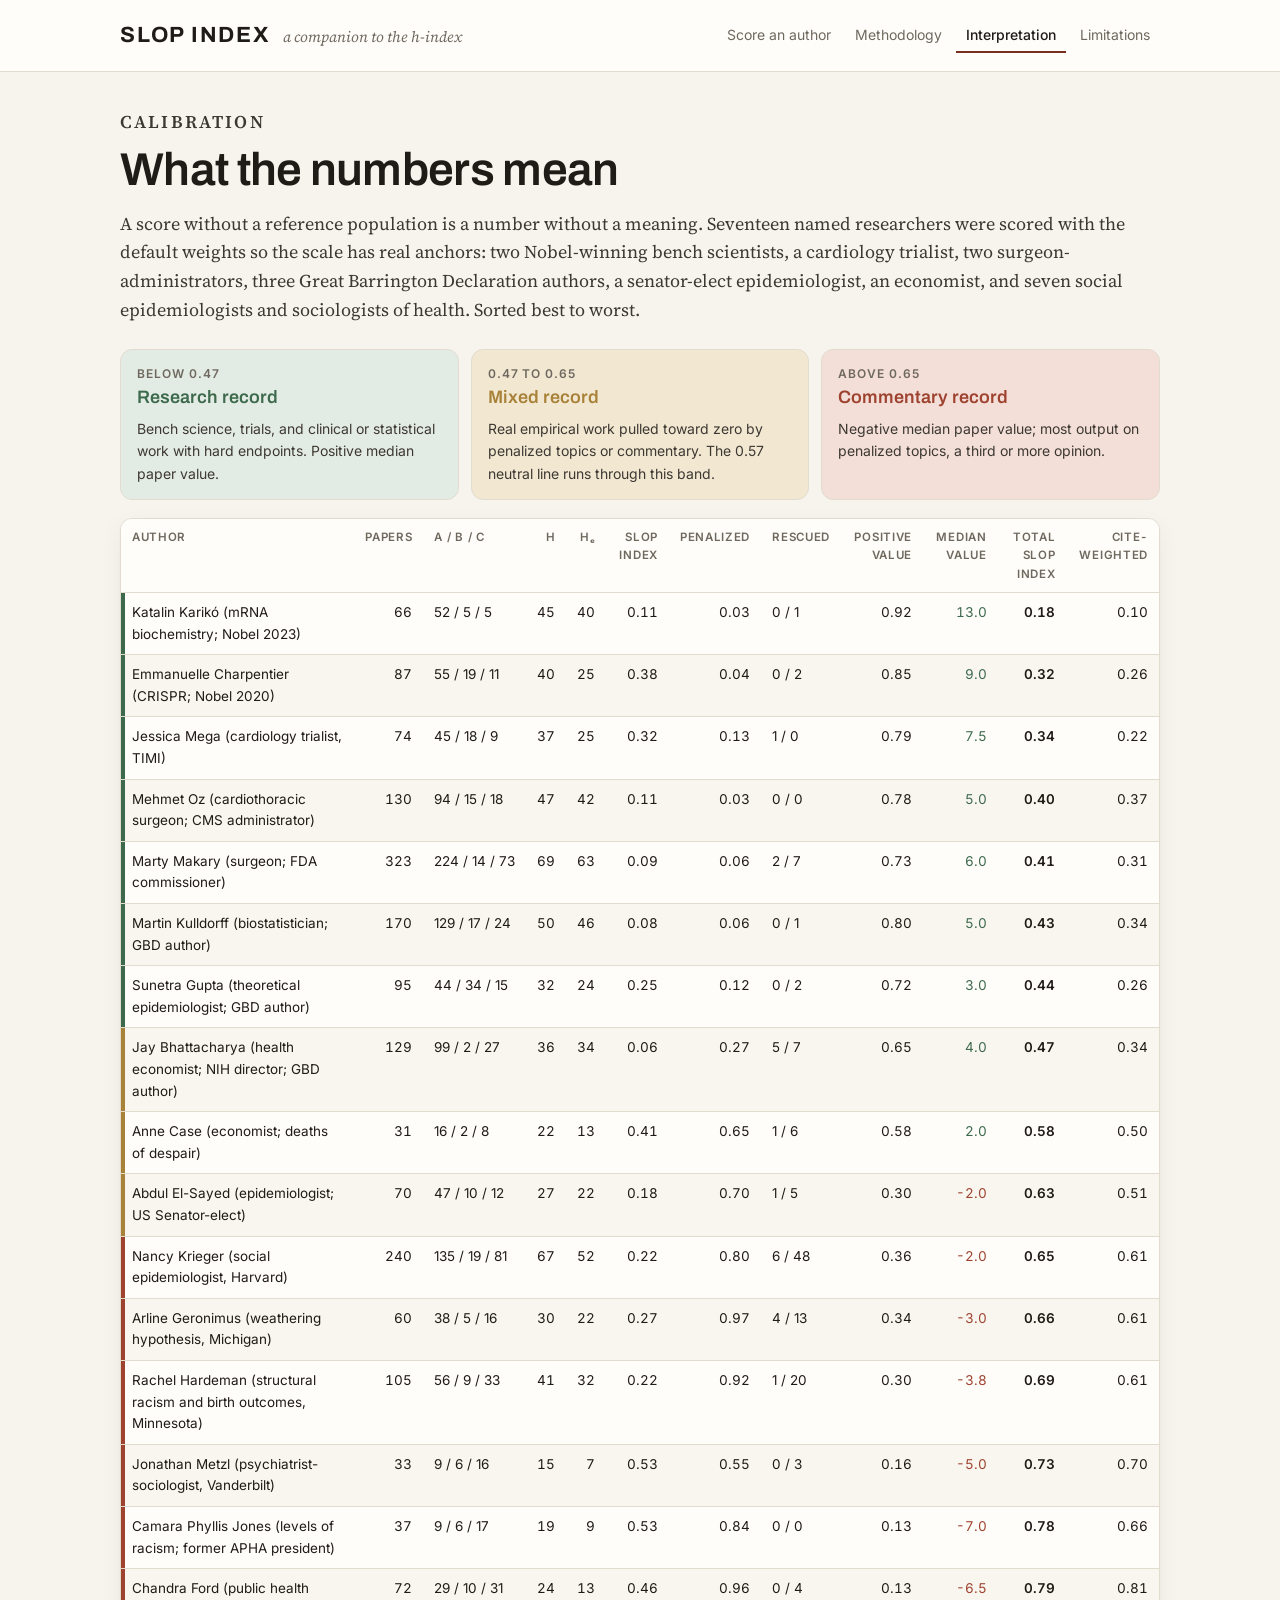
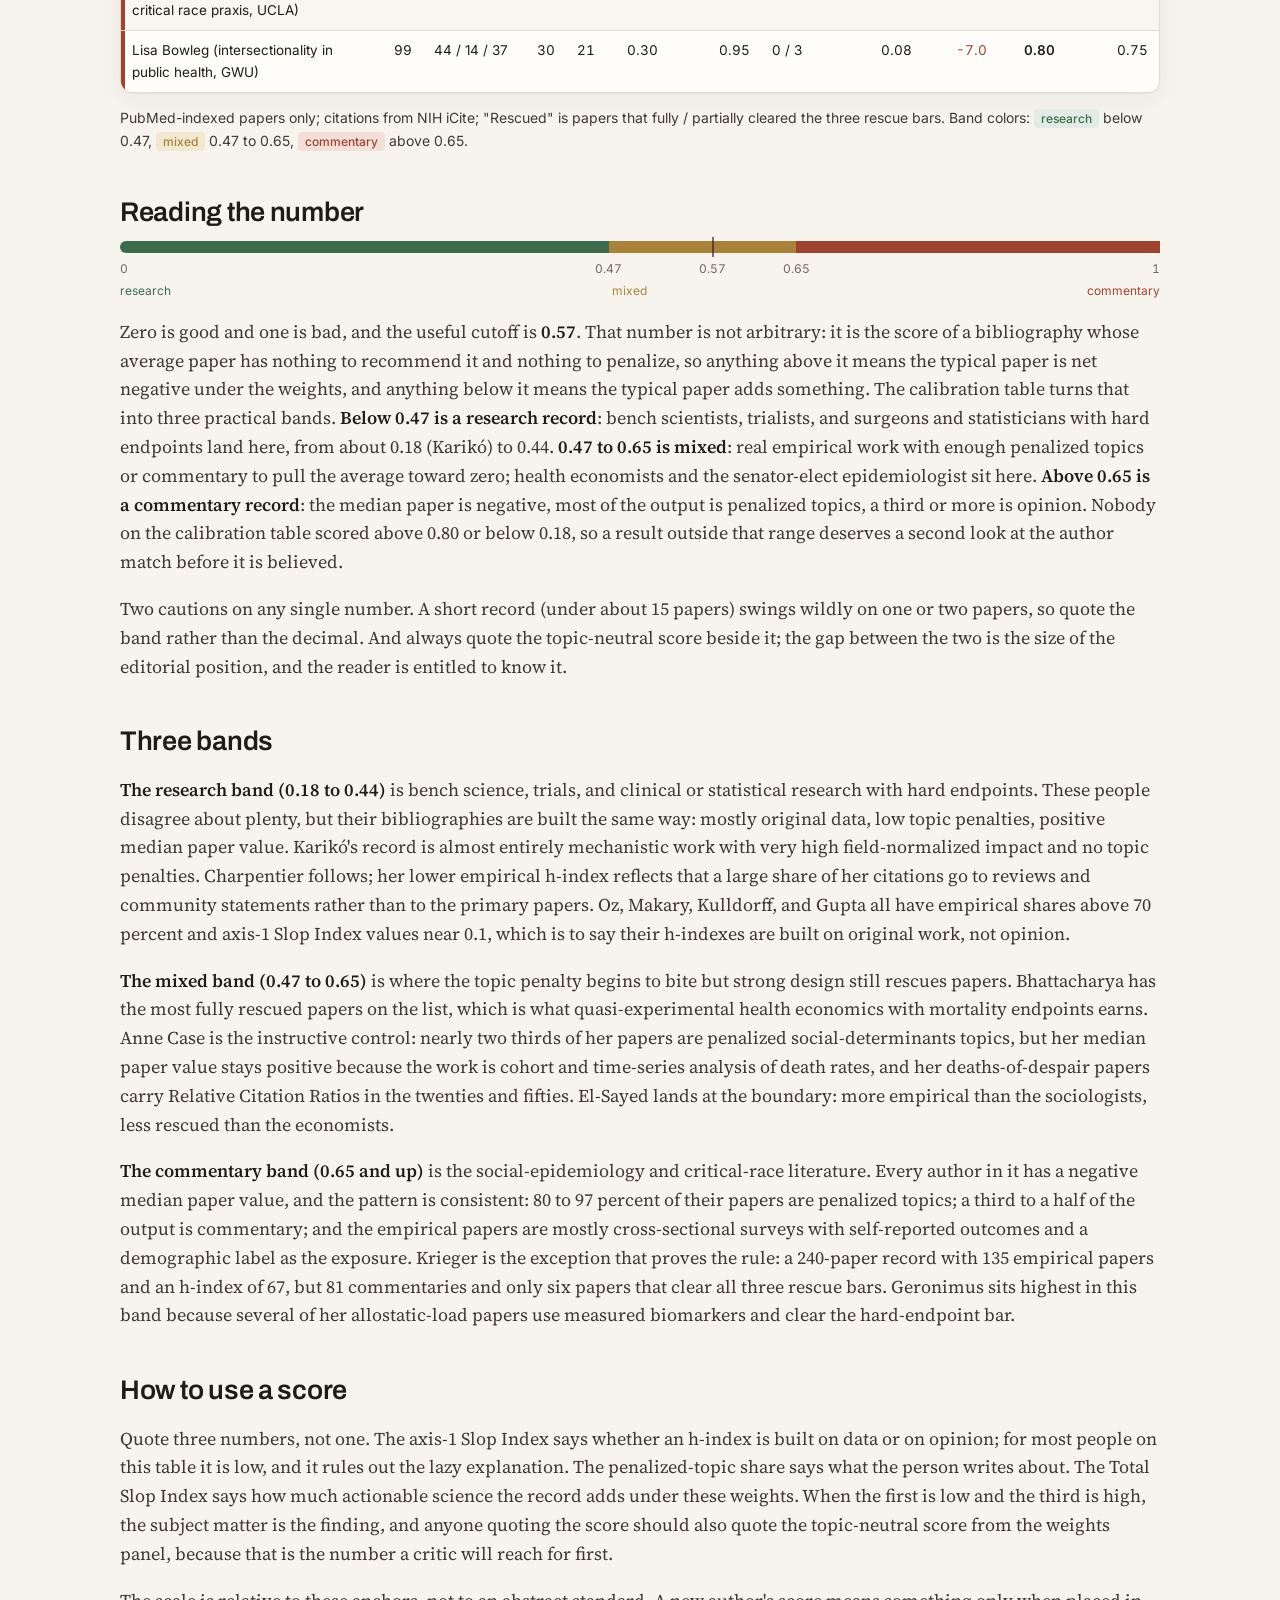
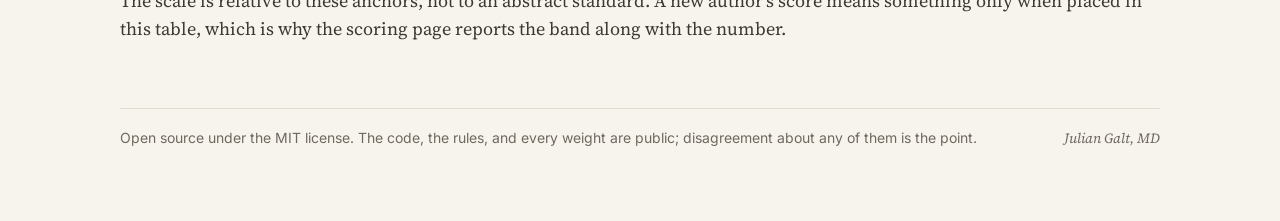
==== commit 4702c074: "Site: Archivo for headings Co-Authored-By: Claude Fable 5.1 <noreply@anthropic.com> Claude-Session: " ====
--- a/site/interpretation.html
+++ b/site/interpretation.html
@@ -6,7 +6,7 @@
 <title>Slop Index · Interpretation</title>
 <link rel="preconnect" href="https://fonts.googleapis.com">
 <link rel="preconnect" href="https://fonts.gstatic.com" crossorigin>
-<link href="https://fonts.googleapis.com/css2?family=Inter:wght@400;500;600&family=Source+Serif+4:ital,opsz,wght@0,8..60,400;0,8..60,600;0,8..60,700;1,8..60,400&display=swap" rel="stylesheet">
+<link href="https://fonts.googleapis.com/css2?family=Archivo:wght@500;600;700&family=Inter:wght@400;500;600&family=Source+Serif+4:ital,opsz,wght@0,8..60,400;0,8..60,600;0,8..60,700;1,8..60,400&display=swap" rel="stylesheet">
 <link rel="stylesheet" href="style.css">
 </head>
 <body>
--- a/site/style.css
+++ b/site/style.css
@@ -24,6 +24,7 @@
   --mono: ui-monospace, "SF Mono", Menlo, Consolas, monospace;
   --serif: "Source Serif 4", "Iowan Old Style", Georgia, "Times New Roman", serif;
   --sans: "Inter", system-ui, -apple-system, "Segoe UI", sans-serif;
+  --display: "Archivo", "Inter", system-ui, Arial, sans-serif;
 }
 @media (prefers-color-scheme: dark) {
   :root:not([data-theme="light"]) {
@@ -52,7 +53,7 @@
 header.site { border-bottom: 1px solid var(--line); background: var(--surface); }
 header.site .wrap { max-width: 1080px; margin: 0 auto; display: flex; align-items: center; justify-content: space-between; gap: 16px; flex-wrap: wrap; padding: 18px 20px; }
 header.site .brand { display: flex; align-items: baseline; gap: 12px; color: var(--ink); text-decoration: none; }
-header.site .brand .mark { font-family: var(--serif); font-weight: 700; font-size: 22px; letter-spacing: .08em; text-transform: uppercase; }
+header.site .brand .mark { font-family: var(--display); font-weight: 700; font-size: 22px; letter-spacing: .08em; text-transform: uppercase; }
 header.site .brand small { color: var(--muted); font-family: var(--serif); font-style: italic; font-size: 15px; }
 header.site nav { display: flex; gap: 4px; flex-wrap: wrap; }
 header.site nav a { padding: 6px 10px; font-size: 14px; color: var(--muted); text-decoration: none; border-radius: 6px; }
@@ -61,11 +62,11 @@
 
 /* ---------- layout and type ---------- */
 main { max-width: 1080px; margin: 0 auto; padding: 36px 20px 72px; }
-h1 { font-family: var(--serif); font-weight: 600; font-size: clamp(32px, 4.5vw, 46px); line-height: 1.1; margin: 8px 0 14px; letter-spacing: -0.015em; }
-h2 { font-family: var(--serif); font-weight: 600; font-size: 27px; line-height: 1.2; margin: 44px 0 12px; letter-spacing: -0.01em; }
-h3 { font-family: var(--serif); font-weight: 600; font-size: 20px; margin: 28px 0 8px; }
-p, li { max-width: 70ch; }
-.lede { font-family: var(--serif); font-size: 20px; line-height: 1.5; color: var(--ink-2); max-width: 64ch; margin: 0 0 24px; }
+h1 { font-family: var(--display); font-weight: 600; font-size: clamp(32px, 4.5vw, 46px); line-height: 1.1; margin: 8px 0 14px; letter-spacing: -0.015em; }
+h2 { font-family: var(--display); font-weight: 600; font-size: 27px; line-height: 1.2; margin: 44px 0 12px; letter-spacing: -0.01em; }
+h3 { font-family: var(--display); font-weight: 600; font-size: 20px; margin: 28px 0 8px; }
+p, li { max-width: none; }
+.lede { font-family: var(--serif); font-size: 20px; line-height: 1.5; color: var(--ink-2); margin: 0 0 24px; }
 .kicker { font-size: 12px; font-weight: 600; letter-spacing: .12em; text-transform: uppercase; color: var(--accent); margin: 0 0 6px; }
 .prose p { font-family: var(--serif); font-size: 18px; line-height: 1.6; color: var(--ink-2); }
 .prose p b { color: var(--ink); }
@@ -109,7 +110,7 @@
 .hero .big { font-family: var(--serif); font-weight: 600; font-size: 84px; line-height: 1; letter-spacing: -0.03em; font-variant-numeric: tabular-nums; }
 .hero .k { font-size: 12px; font-weight: 600; letter-spacing: .12em; text-transform: uppercase; color: var(--muted); margin-bottom: 8px; }
 .hero .band { display: inline-block; margin-top: 10px; font-size: 14px; font-weight: 500; padding: 4px 10px; border-radius: 6px; }
-.hero .verdict { font-family: var(--serif); font-size: 18px; line-height: 1.5; color: var(--ink-2); margin: 0; max-width: 60ch; }
+.hero .verdict { font-family: var(--serif); font-size: 18px; line-height: 1.5; color: var(--ink-2); margin: 0; }
 .hero .verdict b { color: var(--ink); }
 .hero .scale { margin-top: 16px; max-width: none; }
 .stats { display: grid; grid-template-columns: repeat(auto-fit, minmax(150px, 1fr)); gap: 10px; margin: 18px 0 6px; }
@@ -123,7 +124,7 @@
 .band { padding: 2px 7px; border-radius: 4px; font-size: 12px; font-weight: 500; }
 
 /* ---------- scale ---------- */
-.scale { margin: 12px 0 6px; max-width: 70ch; position: relative; }
+.scale { margin: 12px 0 6px; position: relative; }
 .scale-bar { position: relative; display: flex; height: 12px; border-radius: 6px; overflow: visible; }
 .scale-bar .seg { height: 100%; }
 .scale-bar .seg:first-child { border-radius: 6px 0 0 6px; } .scale-bar .seg:last-child { border-radius: 0 6px 6px 0; }
@@ -162,7 +163,7 @@
 .legend { display: grid; grid-template-columns: repeat(auto-fit, minmax(220px, 1fr)); gap: 12px; margin: 18px 0; }
 .legend .box { border-radius: 12px; padding: 14px 16px; border: 1px solid var(--line); }
 .legend .box.top { background: var(--research-bg); } .legend .box.mid { background: var(--mixed-bg); } .legend .box.low { background: var(--commentary-bg); }
-.legend .box .t { font-family: var(--serif); font-weight: 600; font-size: 18px; }
+.legend .box .t { font-family: var(--display); font-weight: 600; font-size: 18px; }
 .legend .box.top .t { color: var(--research); } .legend .box.mid .t { color: var(--mixed); } .legend .box.low .t { color: var(--commentary); }
 .legend .box .r { font-size: 12px; font-weight: 600; letter-spacing: .08em; text-transform: uppercase; color: var(--muted); }
 .legend .box p { font-size: 14px; margin: 6px 0 0; font-family: var(--sans); color: var(--ink-2); }
@@ -178,3 +179,7 @@
 }
 #cmp td:nth-child(3), #cmp td:nth-child(8) { white-space: nowrap; }
 #cmp td:first-child { min-width: 220px; }
+.intro { margin: 0 0 36px; padding-bottom: 32px; border-bottom: 1px solid var(--line); }
+.intro h1 { margin-top: 0; }
+.intro p { font-family: var(--serif); font-size: 19px; line-height: 1.55; color: var(--ink-2); margin: 0 0 14px; }
+h1.second { font-size: clamp(26px, 3.5vw, 34px); margin-top: 0; }
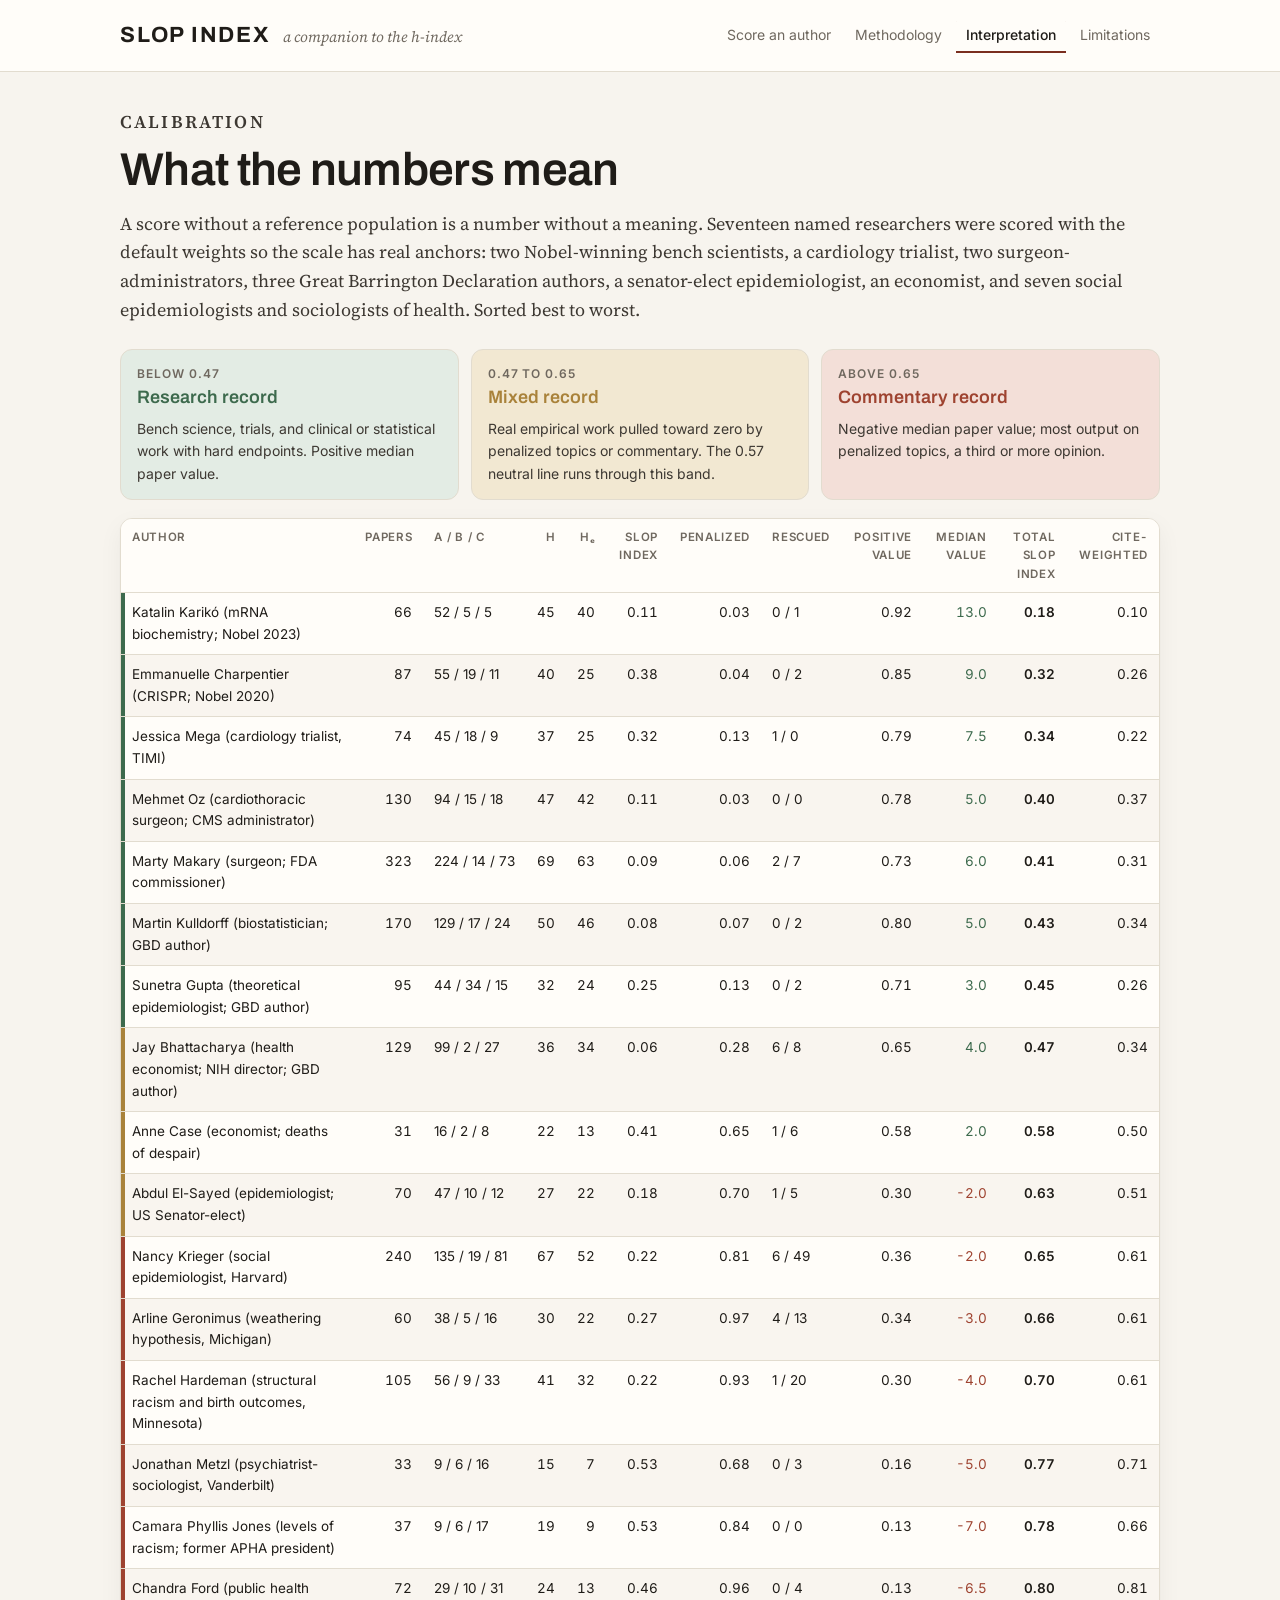
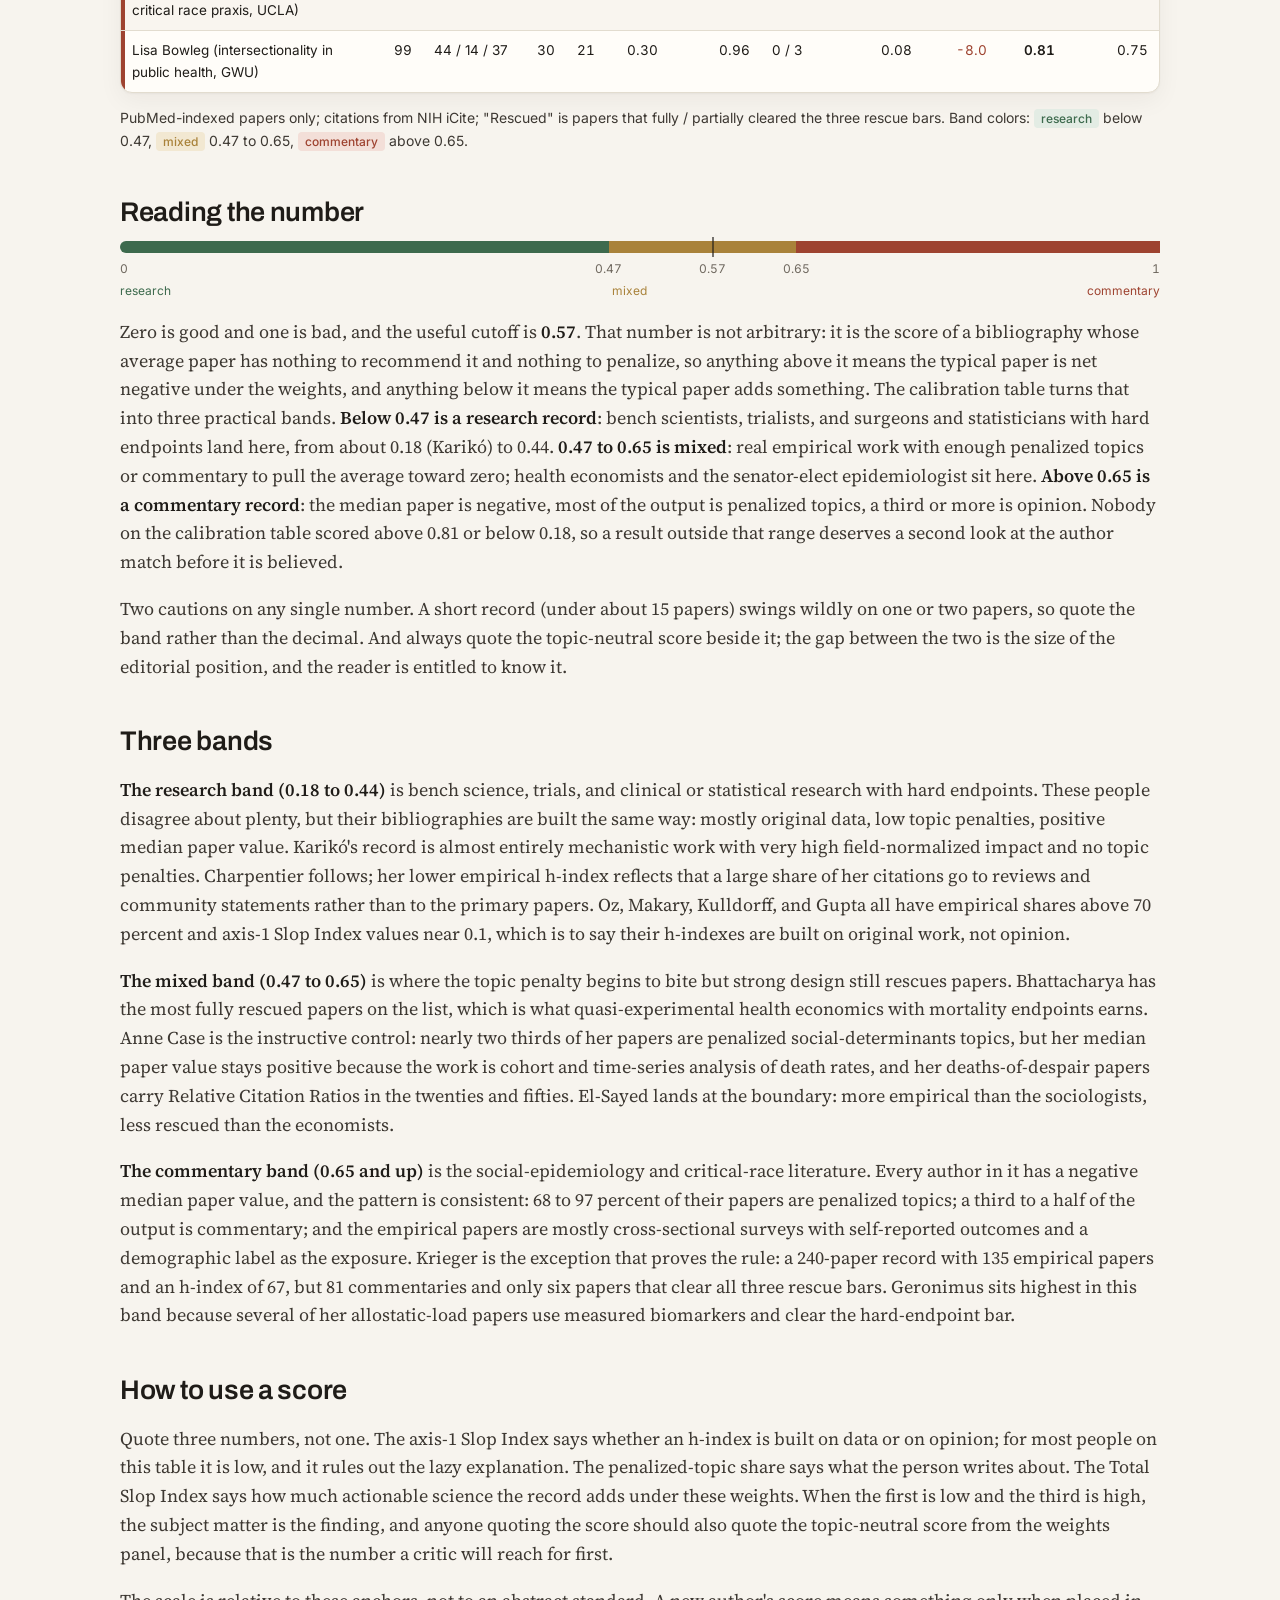
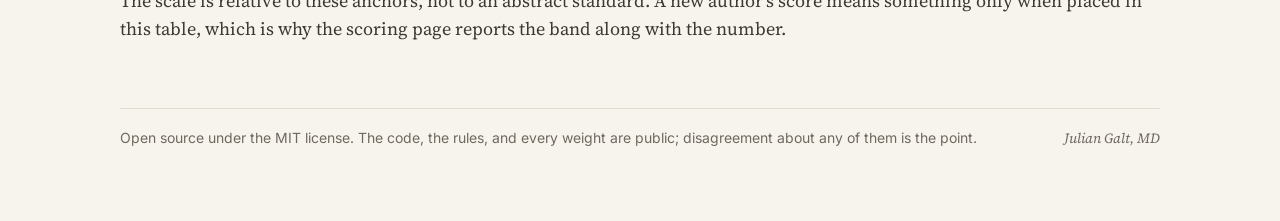
==== commit e4ca67fa: "Nine agenda-topic buckets, a qualitative design tier, recalibration New penalized buckets (same -5 a" ====
--- a/site/interpretation.html
+++ b/site/interpretation.html
@@ -39,13 +39,13 @@
     <div class="scale-labels"><span>0</span><span style="left:47%">0.47</span><span style="left:57%">0.57</span><span style="left:65%">0.65</span><span>1</span></div>
     <div class="scale-words"><span>research</span><span>mixed</span><span>commentary</span></div>
   </div>
-  <p>Zero is good and one is bad, and the useful cutoff is <b>0.57</b>. That number is not arbitrary: it is the score of a bibliography whose average paper has nothing to recommend it and nothing to penalize, so anything above it means the typical paper is net negative under the weights, and anything below it means the typical paper adds something. The calibration table turns that into three practical bands. <b>Below 0.47 is a research record</b>: bench scientists, trialists, and surgeons and statisticians with hard endpoints land here, from about 0.18 (Karikó) to 0.44. <b>0.47 to 0.65 is mixed</b>: real empirical work with enough penalized topics or commentary to pull the average toward zero; health economists and the senator-elect epidemiologist sit here. <b>Above 0.65 is a commentary record</b>: the median paper is negative, most of the output is penalized topics, a third or more is opinion. Nobody on the calibration table scored above 0.80 or below 0.18, so a result outside that range deserves a second look at the author match before it is believed.</p>
+  <p>Zero is good and one is bad, and the useful cutoff is <b>0.57</b>. That number is not arbitrary: it is the score of a bibliography whose average paper has nothing to recommend it and nothing to penalize, so anything above it means the typical paper is net negative under the weights, and anything below it means the typical paper adds something. The calibration table turns that into three practical bands. <b>Below 0.47 is a research record</b>: bench scientists, trialists, and surgeons and statisticians with hard endpoints land here, from about 0.18 (Karikó) to 0.44. <b>0.47 to 0.65 is mixed</b>: real empirical work with enough penalized topics or commentary to pull the average toward zero; health economists and the senator-elect epidemiologist sit here. <b>Above 0.65 is a commentary record</b>: the median paper is negative, most of the output is penalized topics, a third or more is opinion. Nobody on the calibration table scored above 0.81 or below 0.18, so a result outside that range deserves a second look at the author match before it is believed.</p>
   <p>Two cautions on any single number. A short record (under about 15 papers) swings wildly on one or two papers, so quote the band rather than the decimal. And always quote the topic-neutral score beside it; the gap between the two is the size of the editorial position, and the reader is entitled to know it.</p>
 
   <h2>Three bands</h2>
   <p><b>The research band (0.18 to 0.44)</b> is bench science, trials, and clinical or statistical research with hard endpoints. These people disagree about plenty, but their bibliographies are built the same way: mostly original data, low topic penalties, positive median paper value. Karikó's record is almost entirely mechanistic work with very high field-normalized impact and no topic penalties. Charpentier follows; her lower empirical h-index reflects that a large share of her citations go to reviews and community statements rather than to the primary papers. Oz, Makary, Kulldorff, and Gupta all have empirical shares above 70 percent and axis-1 Slop Index values near 0.1, which is to say their h-indexes are built on original work, not opinion.</p>
   <p><b>The mixed band (0.47 to 0.65)</b> is where the topic penalty begins to bite but strong design still rescues papers. Bhattacharya has the most fully rescued papers on the list, which is what quasi-experimental health economics with mortality endpoints earns. Anne Case is the instructive control: nearly two thirds of her papers are penalized social-determinants topics, but her median paper value stays positive because the work is cohort and time-series analysis of death rates, and her deaths-of-despair papers carry Relative Citation Ratios in the twenties and fifties. El-Sayed lands at the boundary: more empirical than the sociologists, less rescued than the economists.</p>
-  <p><b>The commentary band (0.65 and up)</b> is the social-epidemiology and critical-race literature. Every author in it has a negative median paper value, and the pattern is consistent: 80 to 97 percent of their papers are penalized topics; a third to a half of the output is commentary; and the empirical papers are mostly cross-sectional surveys with self-reported outcomes and a demographic label as the exposure. Krieger is the exception that proves the rule: a 240-paper record with 135 empirical papers and an h-index of 67, but 81 commentaries and only six papers that clear all three rescue bars. Geronimus sits highest in this band because several of her allostatic-load papers use measured biomarkers and clear the hard-endpoint bar.</p>
+  <p><b>The commentary band (0.65 and up)</b> is the social-epidemiology and critical-race literature. Every author in it has a negative median paper value, and the pattern is consistent: 68 to 97 percent of their papers are penalized topics; a third to a half of the output is commentary; and the empirical papers are mostly cross-sectional surveys with self-reported outcomes and a demographic label as the exposure. Krieger is the exception that proves the rule: a 240-paper record with 135 empirical papers and an h-index of 67, but 81 commentaries and only six papers that clear all three rescue bars. Geronimus sits highest in this band because several of her allostatic-load papers use measured biomarkers and clear the hard-endpoint bar.</p>
 
   <h2>How to use a score</h2>
   <p>Quote three numbers, not one. The axis-1 Slop Index says whether an h-index is built on data or on opinion; for most people on this table it is low, and it rules out the lazy explanation. The penalized-topic share says what the person writes about. The Total Slop Index says how much actionable science the record adds under these weights. When the first is low and the third is high, the subject matter is the finding, and anyone quoting the score should also quote the topic-neutral score from the weights panel, because that is the number a critic will reach for first.</p>
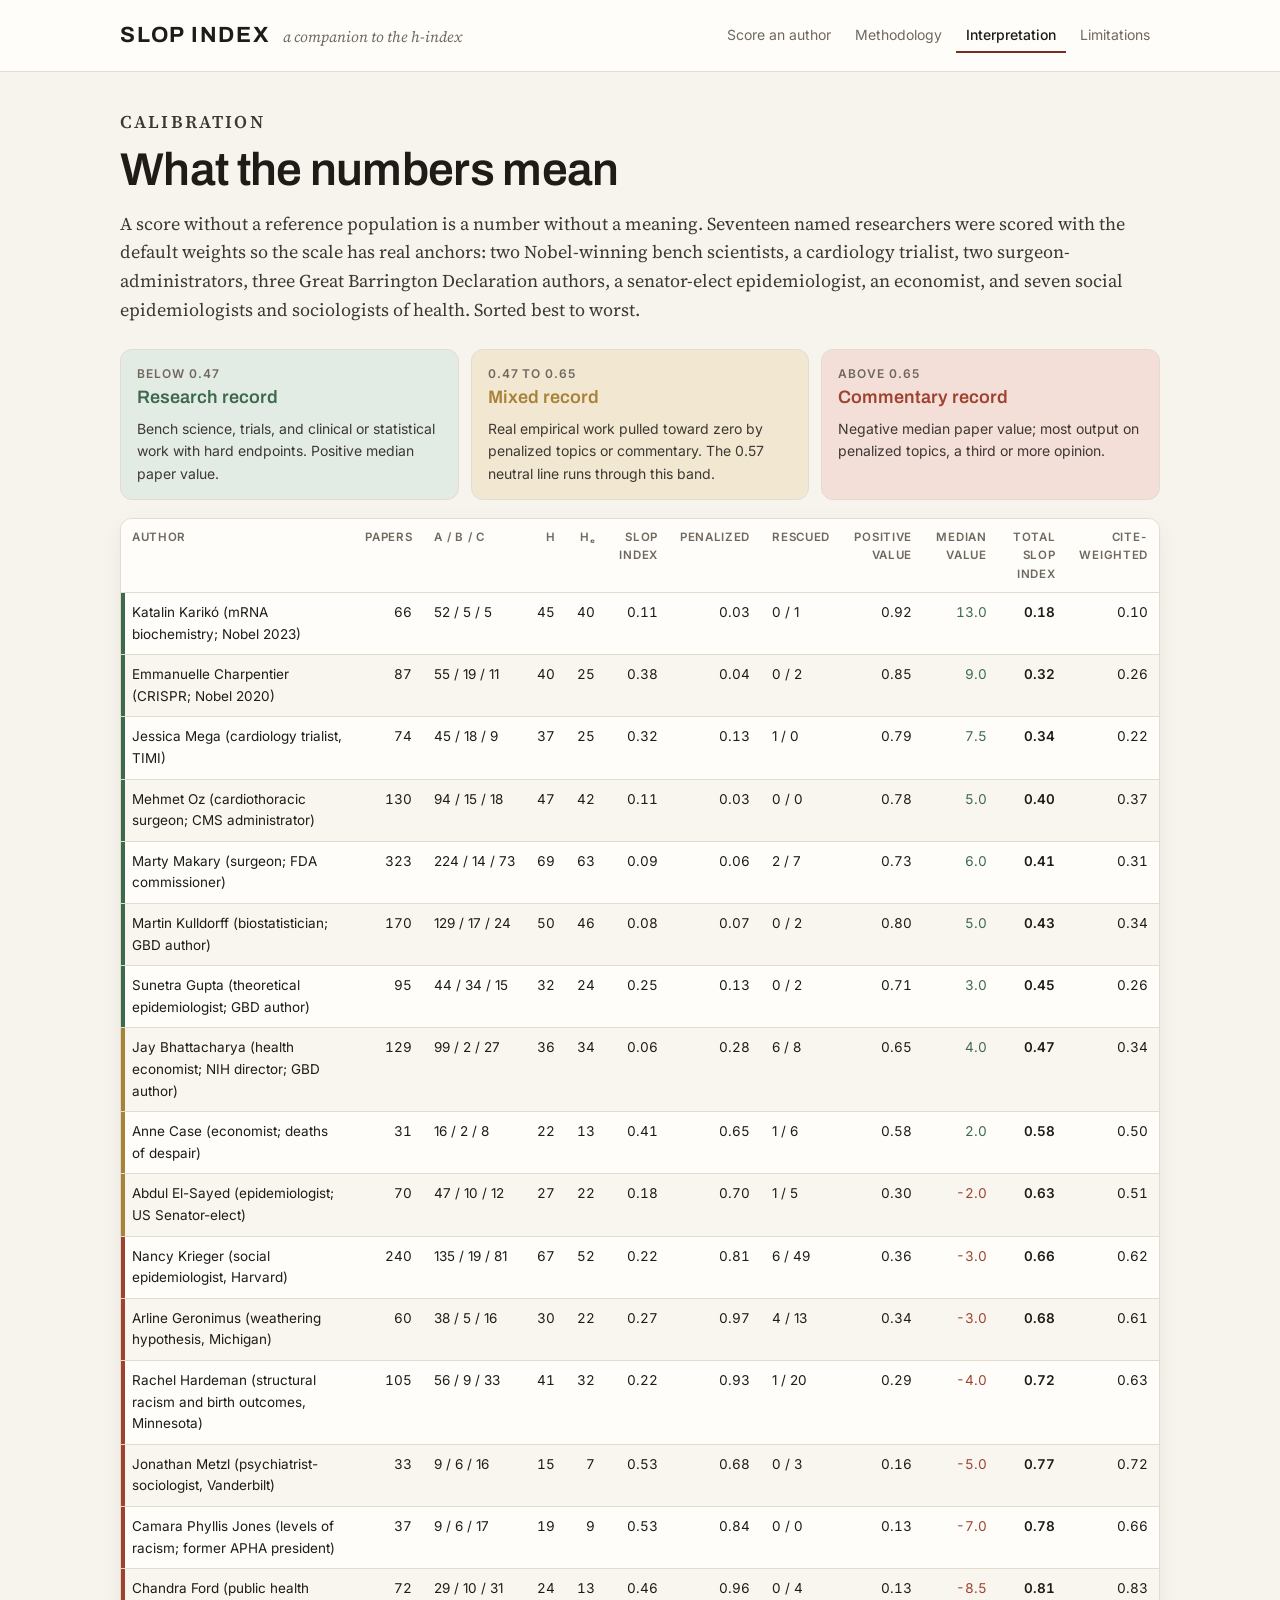
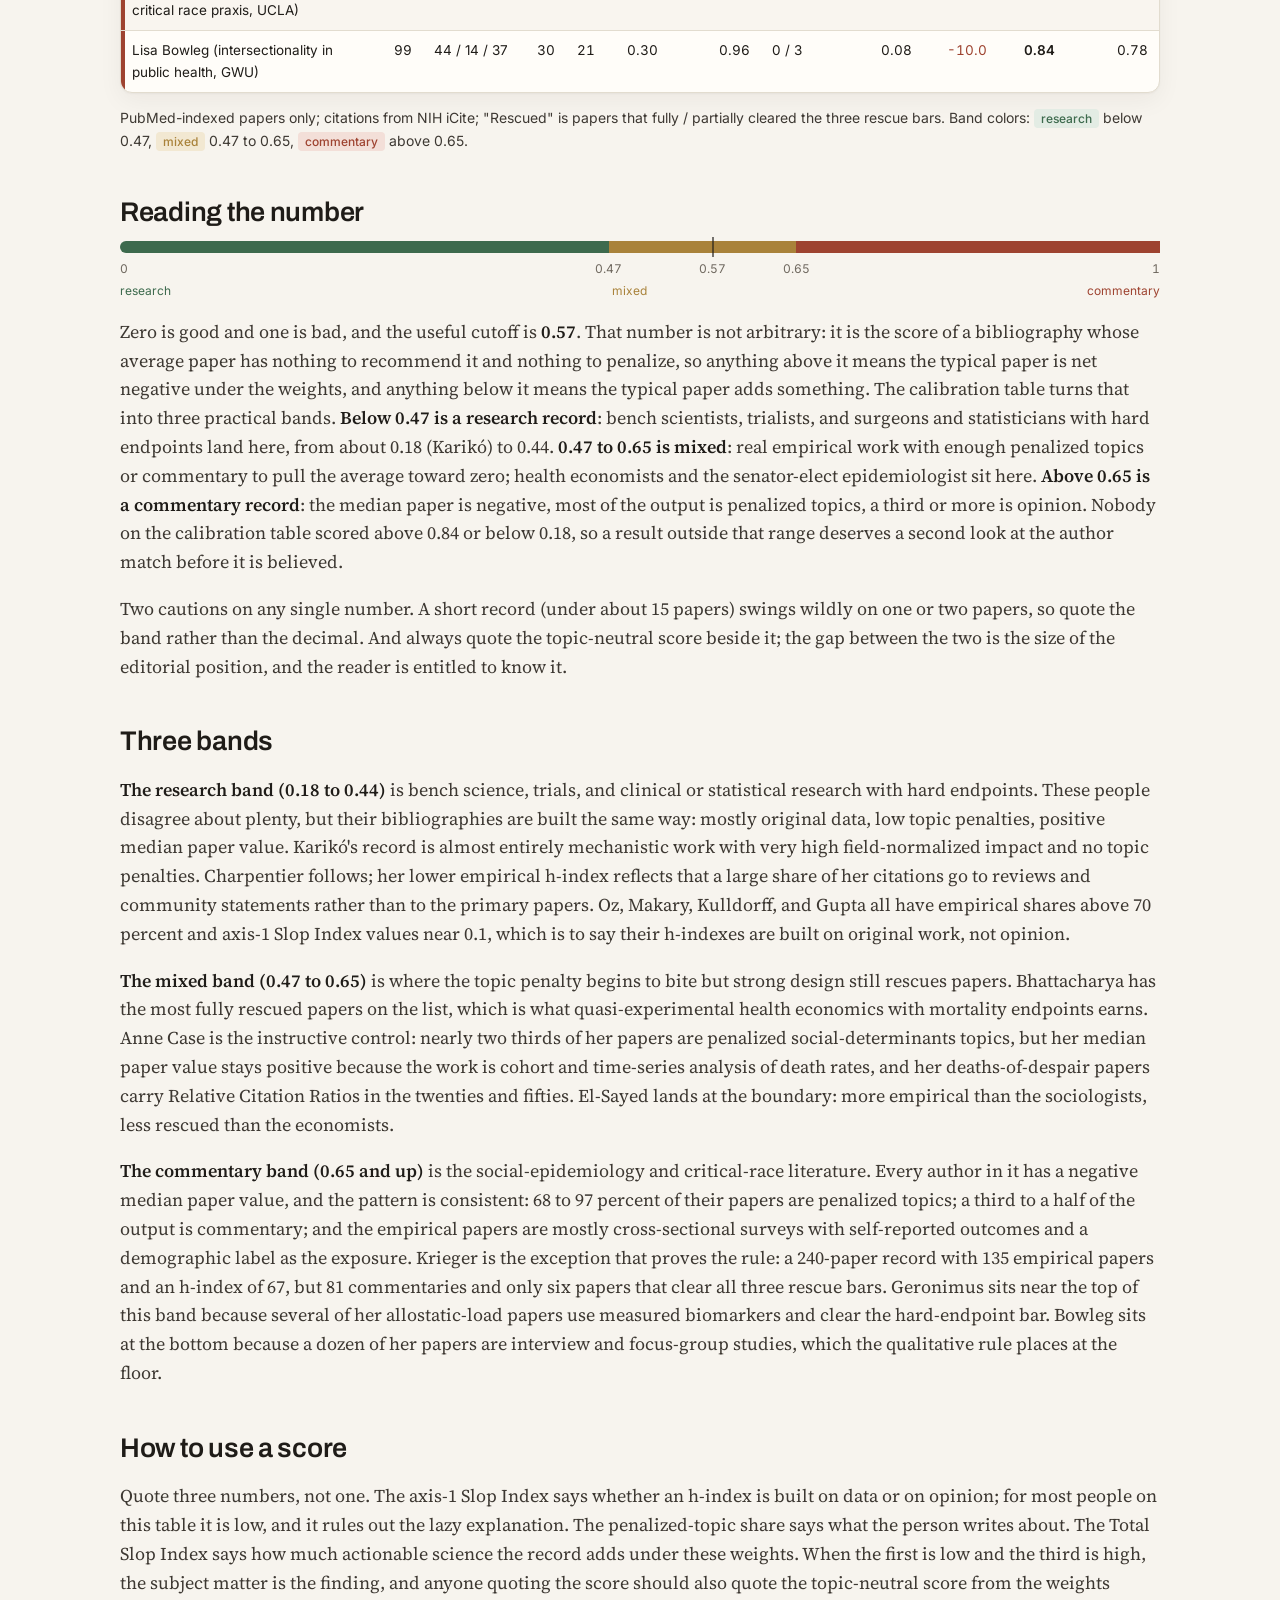
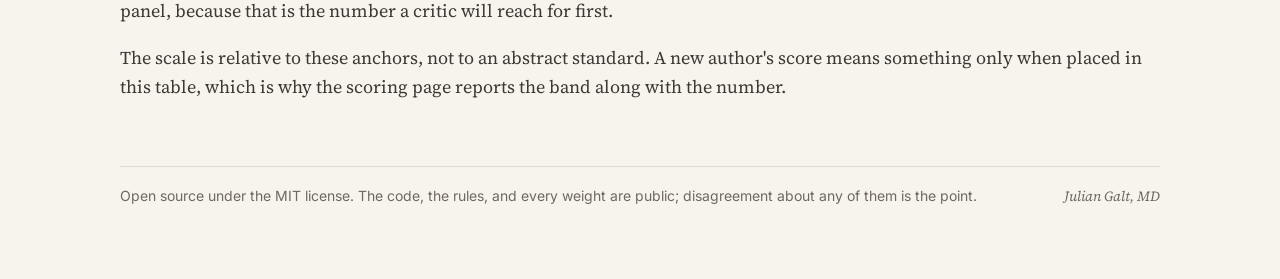
==== commit 21f211cd: "Qualitative and participatory designs are the floor of the scale Design base -6 plus an unrescuable " ====
--- a/site/interpretation.html
+++ b/site/interpretation.html
@@ -39,13 +39,13 @@
     <div class="scale-labels"><span>0</span><span style="left:47%">0.47</span><span style="left:57%">0.57</span><span style="left:65%">0.65</span><span>1</span></div>
     <div class="scale-words"><span>research</span><span>mixed</span><span>commentary</span></div>
   </div>
-  <p>Zero is good and one is bad, and the useful cutoff is <b>0.57</b>. That number is not arbitrary: it is the score of a bibliography whose average paper has nothing to recommend it and nothing to penalize, so anything above it means the typical paper is net negative under the weights, and anything below it means the typical paper adds something. The calibration table turns that into three practical bands. <b>Below 0.47 is a research record</b>: bench scientists, trialists, and surgeons and statisticians with hard endpoints land here, from about 0.18 (Karikó) to 0.44. <b>0.47 to 0.65 is mixed</b>: real empirical work with enough penalized topics or commentary to pull the average toward zero; health economists and the senator-elect epidemiologist sit here. <b>Above 0.65 is a commentary record</b>: the median paper is negative, most of the output is penalized topics, a third or more is opinion. Nobody on the calibration table scored above 0.81 or below 0.18, so a result outside that range deserves a second look at the author match before it is believed.</p>
+  <p>Zero is good and one is bad, and the useful cutoff is <b>0.57</b>. That number is not arbitrary: it is the score of a bibliography whose average paper has nothing to recommend it and nothing to penalize, so anything above it means the typical paper is net negative under the weights, and anything below it means the typical paper adds something. The calibration table turns that into three practical bands. <b>Below 0.47 is a research record</b>: bench scientists, trialists, and surgeons and statisticians with hard endpoints land here, from about 0.18 (Karikó) to 0.44. <b>0.47 to 0.65 is mixed</b>: real empirical work with enough penalized topics or commentary to pull the average toward zero; health economists and the senator-elect epidemiologist sit here. <b>Above 0.65 is a commentary record</b>: the median paper is negative, most of the output is penalized topics, a third or more is opinion. Nobody on the calibration table scored above 0.84 or below 0.18, so a result outside that range deserves a second look at the author match before it is believed.</p>
   <p>Two cautions on any single number. A short record (under about 15 papers) swings wildly on one or two papers, so quote the band rather than the decimal. And always quote the topic-neutral score beside it; the gap between the two is the size of the editorial position, and the reader is entitled to know it.</p>
 
   <h2>Three bands</h2>
   <p><b>The research band (0.18 to 0.44)</b> is bench science, trials, and clinical or statistical research with hard endpoints. These people disagree about plenty, but their bibliographies are built the same way: mostly original data, low topic penalties, positive median paper value. Karikó's record is almost entirely mechanistic work with very high field-normalized impact and no topic penalties. Charpentier follows; her lower empirical h-index reflects that a large share of her citations go to reviews and community statements rather than to the primary papers. Oz, Makary, Kulldorff, and Gupta all have empirical shares above 70 percent and axis-1 Slop Index values near 0.1, which is to say their h-indexes are built on original work, not opinion.</p>
   <p><b>The mixed band (0.47 to 0.65)</b> is where the topic penalty begins to bite but strong design still rescues papers. Bhattacharya has the most fully rescued papers on the list, which is what quasi-experimental health economics with mortality endpoints earns. Anne Case is the instructive control: nearly two thirds of her papers are penalized social-determinants topics, but her median paper value stays positive because the work is cohort and time-series analysis of death rates, and her deaths-of-despair papers carry Relative Citation Ratios in the twenties and fifties. El-Sayed lands at the boundary: more empirical than the sociologists, less rescued than the economists.</p>
-  <p><b>The commentary band (0.65 and up)</b> is the social-epidemiology and critical-race literature. Every author in it has a negative median paper value, and the pattern is consistent: 68 to 97 percent of their papers are penalized topics; a third to a half of the output is commentary; and the empirical papers are mostly cross-sectional surveys with self-reported outcomes and a demographic label as the exposure. Krieger is the exception that proves the rule: a 240-paper record with 135 empirical papers and an h-index of 67, but 81 commentaries and only six papers that clear all three rescue bars. Geronimus sits highest in this band because several of her allostatic-load papers use measured biomarkers and clear the hard-endpoint bar.</p>
+  <p><b>The commentary band (0.65 and up)</b> is the social-epidemiology and critical-race literature. Every author in it has a negative median paper value, and the pattern is consistent: 68 to 97 percent of their papers are penalized topics; a third to a half of the output is commentary; and the empirical papers are mostly cross-sectional surveys with self-reported outcomes and a demographic label as the exposure. Krieger is the exception that proves the rule: a 240-paper record with 135 empirical papers and an h-index of 67, but 81 commentaries and only six papers that clear all three rescue bars. Geronimus sits near the top of this band because several of her allostatic-load papers use measured biomarkers and clear the hard-endpoint bar. Bowleg sits at the bottom because a dozen of her papers are interview and focus-group studies, which the qualitative rule places at the floor.</p>
 
   <h2>How to use a score</h2>
   <p>Quote three numbers, not one. The axis-1 Slop Index says whether an h-index is built on data or on opinion; for most people on this table it is low, and it rules out the lazy explanation. The penalized-topic share says what the person writes about. The Total Slop Index says how much actionable science the record adds under these weights. When the first is low and the third is high, the subject matter is the finding, and anyone quoting the score should also quote the topic-neutral score from the weights panel, because that is the number a critic will reach for first.</p>
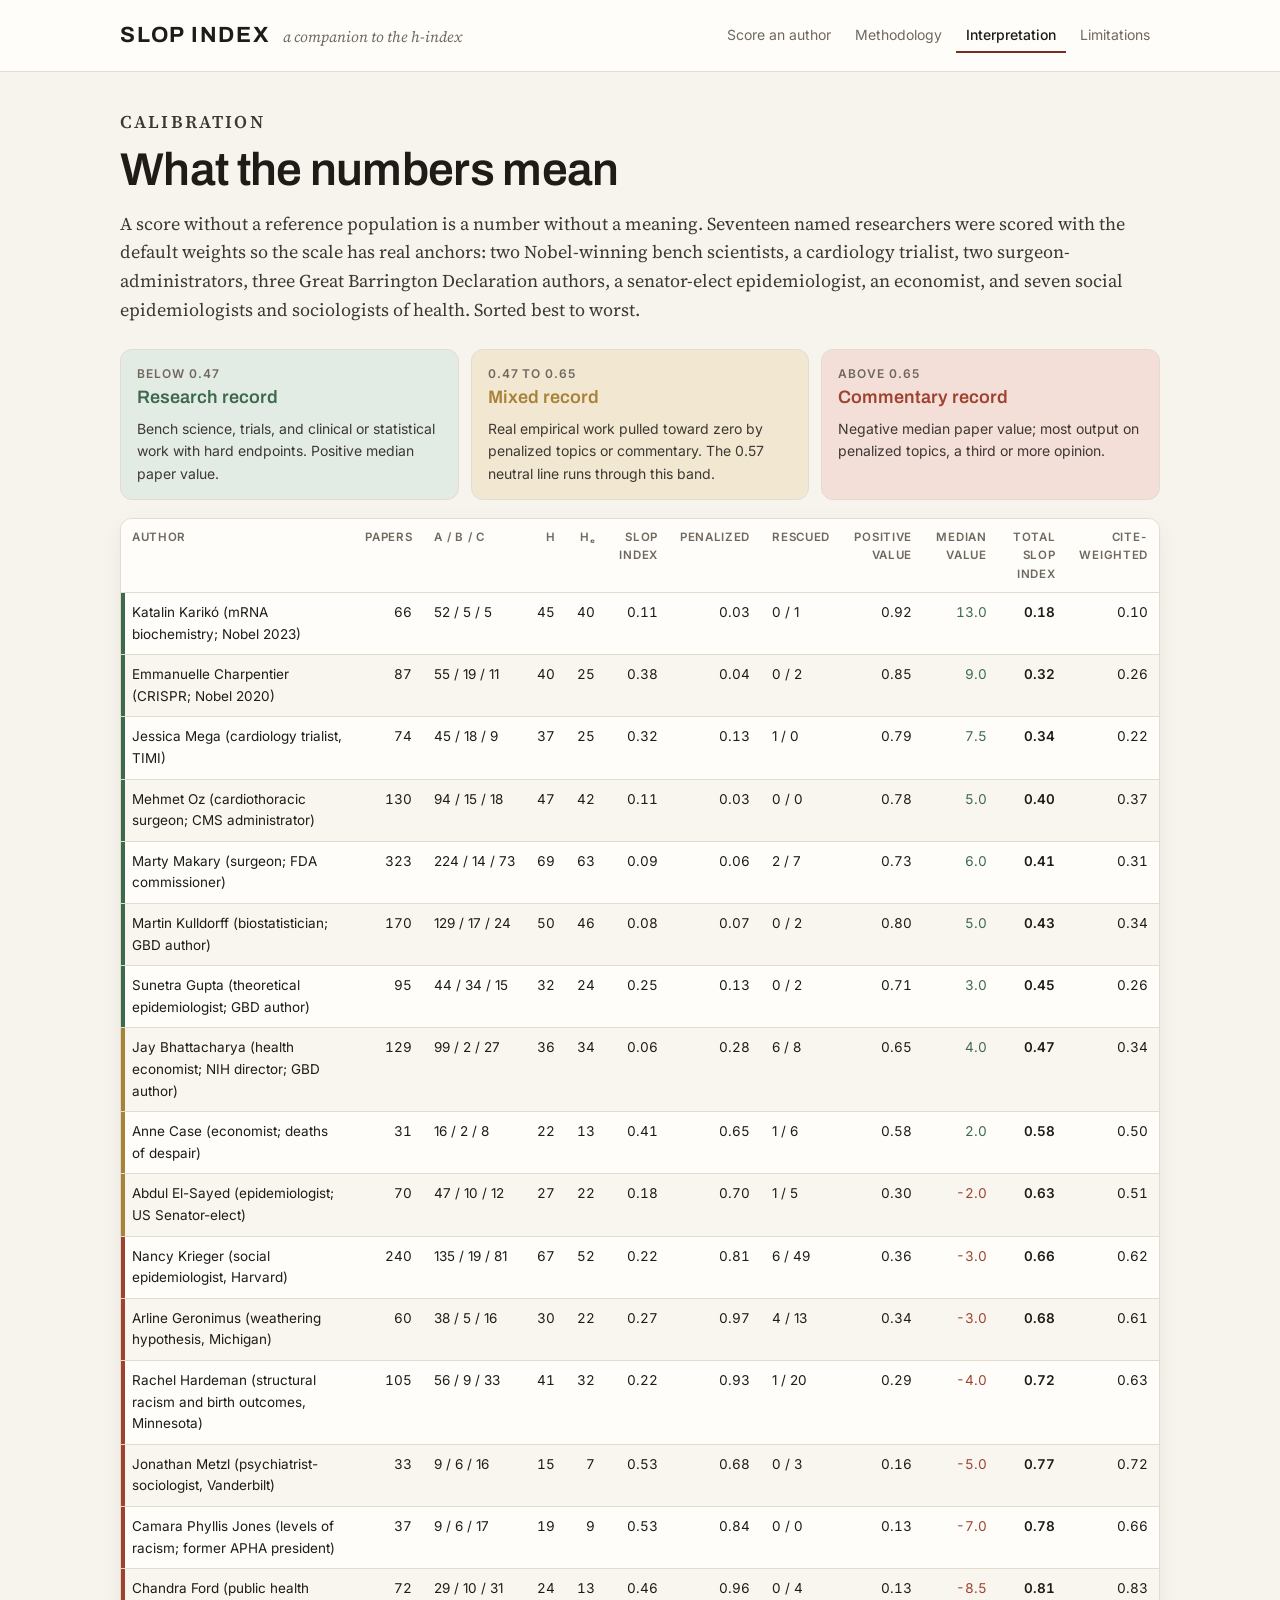
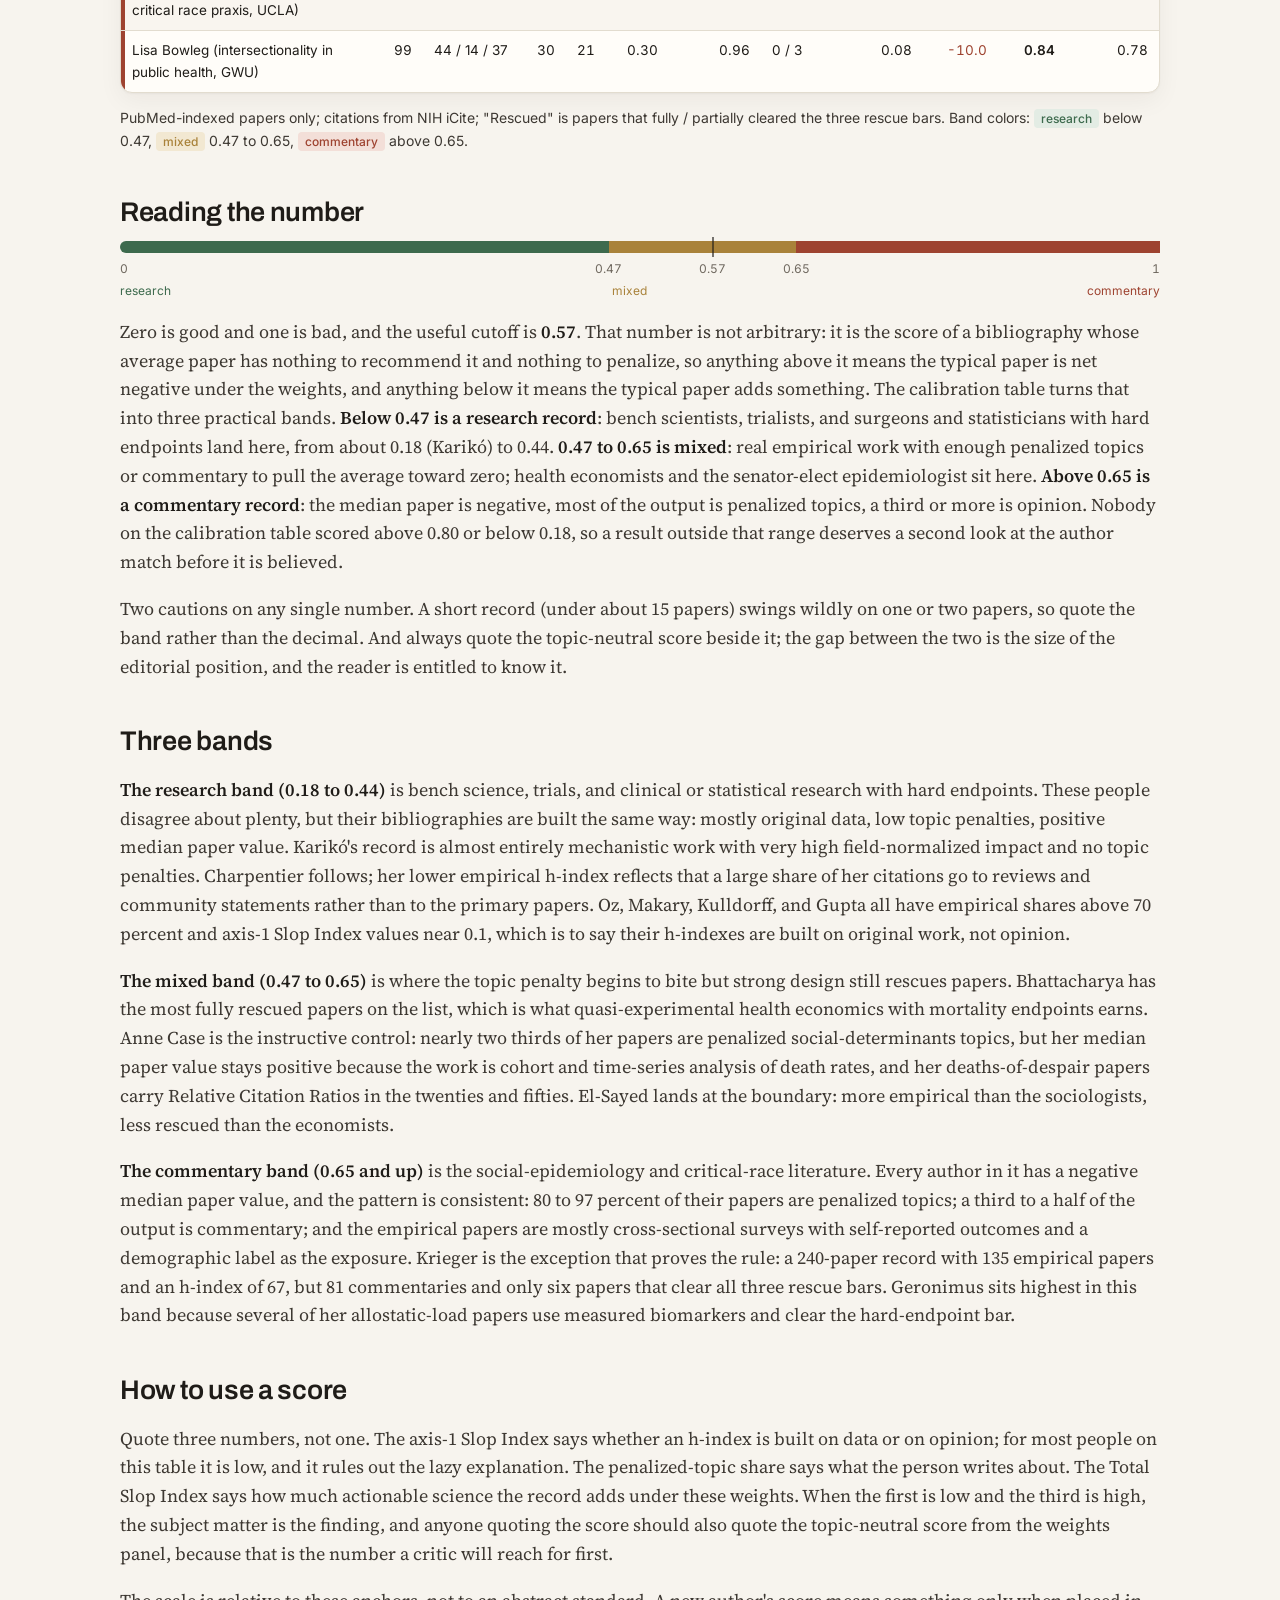
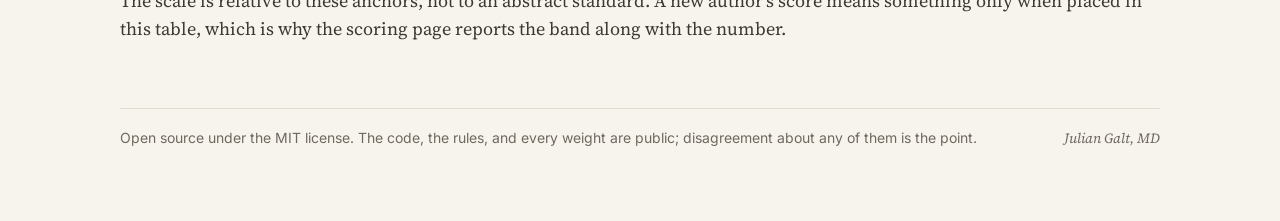
==== commit 71d8eb97: "Site: say highly politicized topics and political agenda Co-Authored-By: Claude Fable 5.1 <noreply@a" ====
--- a/site/interpretation.html
+++ b/site/interpretation.html
@@ -39,13 +39,13 @@
     <div class="scale-labels"><span>0</span><span style="left:47%">0.47</span><span style="left:57%">0.57</span><span style="left:65%">0.65</span><span>1</span></div>
     <div class="scale-words"><span>research</span><span>mixed</span><span>commentary</span></div>
   </div>
-  <p>Zero is good and one is bad, and the useful cutoff is <b>0.57</b>. That number is not arbitrary: it is the score of a bibliography whose average paper has nothing to recommend it and nothing to penalize, so anything above it means the typical paper is net negative under the weights, and anything below it means the typical paper adds something. The calibration table turns that into three practical bands. <b>Below 0.47 is a research record</b>: bench scientists, trialists, and surgeons and statisticians with hard endpoints land here, from about 0.18 (Karikó) to 0.44. <b>0.47 to 0.65 is mixed</b>: real empirical work with enough penalized topics or commentary to pull the average toward zero; health economists and the senator-elect epidemiologist sit here. <b>Above 0.65 is a commentary record</b>: the median paper is negative, most of the output is penalized topics, a third or more is opinion. Nobody on the calibration table scored above 0.84 or below 0.18, so a result outside that range deserves a second look at the author match before it is believed.</p>
+  <p>Zero is good and one is bad, and the useful cutoff is <b>0.57</b>. That number is not arbitrary: it is the score of a bibliography whose average paper has nothing to recommend it and nothing to penalize, so anything above it means the typical paper is net negative under the weights, and anything below it means the typical paper adds something. The calibration table turns that into three practical bands. <b>Below 0.47 is a research record</b>: bench scientists, trialists, and surgeons and statisticians with hard endpoints land here, from about 0.18 (Karikó) to 0.44. <b>0.47 to 0.65 is mixed</b>: real empirical work with enough penalized topics or commentary to pull the average toward zero; health economists and the senator-elect epidemiologist sit here. <b>Above 0.65 is a commentary record</b>: the median paper is negative, most of the output is penalized topics, a third or more is opinion. Nobody on the calibration table scored above 0.80 or below 0.18, so a result outside that range deserves a second look at the author match before it is believed.</p>
   <p>Two cautions on any single number. A short record (under about 15 papers) swings wildly on one or two papers, so quote the band rather than the decimal. And always quote the topic-neutral score beside it; the gap between the two is the size of the editorial position, and the reader is entitled to know it.</p>
 
   <h2>Three bands</h2>
   <p><b>The research band (0.18 to 0.44)</b> is bench science, trials, and clinical or statistical research with hard endpoints. These people disagree about plenty, but their bibliographies are built the same way: mostly original data, low topic penalties, positive median paper value. Karikó's record is almost entirely mechanistic work with very high field-normalized impact and no topic penalties. Charpentier follows; her lower empirical h-index reflects that a large share of her citations go to reviews and community statements rather than to the primary papers. Oz, Makary, Kulldorff, and Gupta all have empirical shares above 70 percent and axis-1 Slop Index values near 0.1, which is to say their h-indexes are built on original work, not opinion.</p>
   <p><b>The mixed band (0.47 to 0.65)</b> is where the topic penalty begins to bite but strong design still rescues papers. Bhattacharya has the most fully rescued papers on the list, which is what quasi-experimental health economics with mortality endpoints earns. Anne Case is the instructive control: nearly two thirds of her papers are penalized social-determinants topics, but her median paper value stays positive because the work is cohort and time-series analysis of death rates, and her deaths-of-despair papers carry Relative Citation Ratios in the twenties and fifties. El-Sayed lands at the boundary: more empirical than the sociologists, less rescued than the economists.</p>
-  <p><b>The commentary band (0.65 and up)</b> is the social-epidemiology and critical-race literature. Every author in it has a negative median paper value, and the pattern is consistent: 68 to 97 percent of their papers are penalized topics; a third to a half of the output is commentary; and the empirical papers are mostly cross-sectional surveys with self-reported outcomes and a demographic label as the exposure. Krieger is the exception that proves the rule: a 240-paper record with 135 empirical papers and an h-index of 67, but 81 commentaries and only six papers that clear all three rescue bars. Geronimus sits near the top of this band because several of her allostatic-load papers use measured biomarkers and clear the hard-endpoint bar. Bowleg sits at the bottom because a dozen of her papers are interview and focus-group studies, which the qualitative rule places at the floor.</p>
+  <p><b>The commentary band (0.65 and up)</b> is the social-epidemiology and critical-race literature. Every author in it has a negative median paper value, and the pattern is consistent: 80 to 97 percent of their papers are penalized topics; a third to a half of the output is commentary; and the empirical papers are mostly cross-sectional surveys with self-reported outcomes and a demographic label as the exposure. Krieger is the exception that proves the rule: a 240-paper record with 135 empirical papers and an h-index of 67, but 81 commentaries and only six papers that clear all three rescue bars. Geronimus sits highest in this band because several of her allostatic-load papers use measured biomarkers and clear the hard-endpoint bar.</p>
 
   <h2>How to use a score</h2>
   <p>Quote three numbers, not one. The axis-1 Slop Index says whether an h-index is built on data or on opinion; for most people on this table it is low, and it rules out the lazy explanation. The penalized-topic share says what the person writes about. The Total Slop Index says how much actionable science the record adds under these weights. When the first is low and the third is high, the subject matter is the finding, and anyone quoting the score should also quote the topic-neutral score from the weights panel, because that is the number a critic will reach for first.</p>
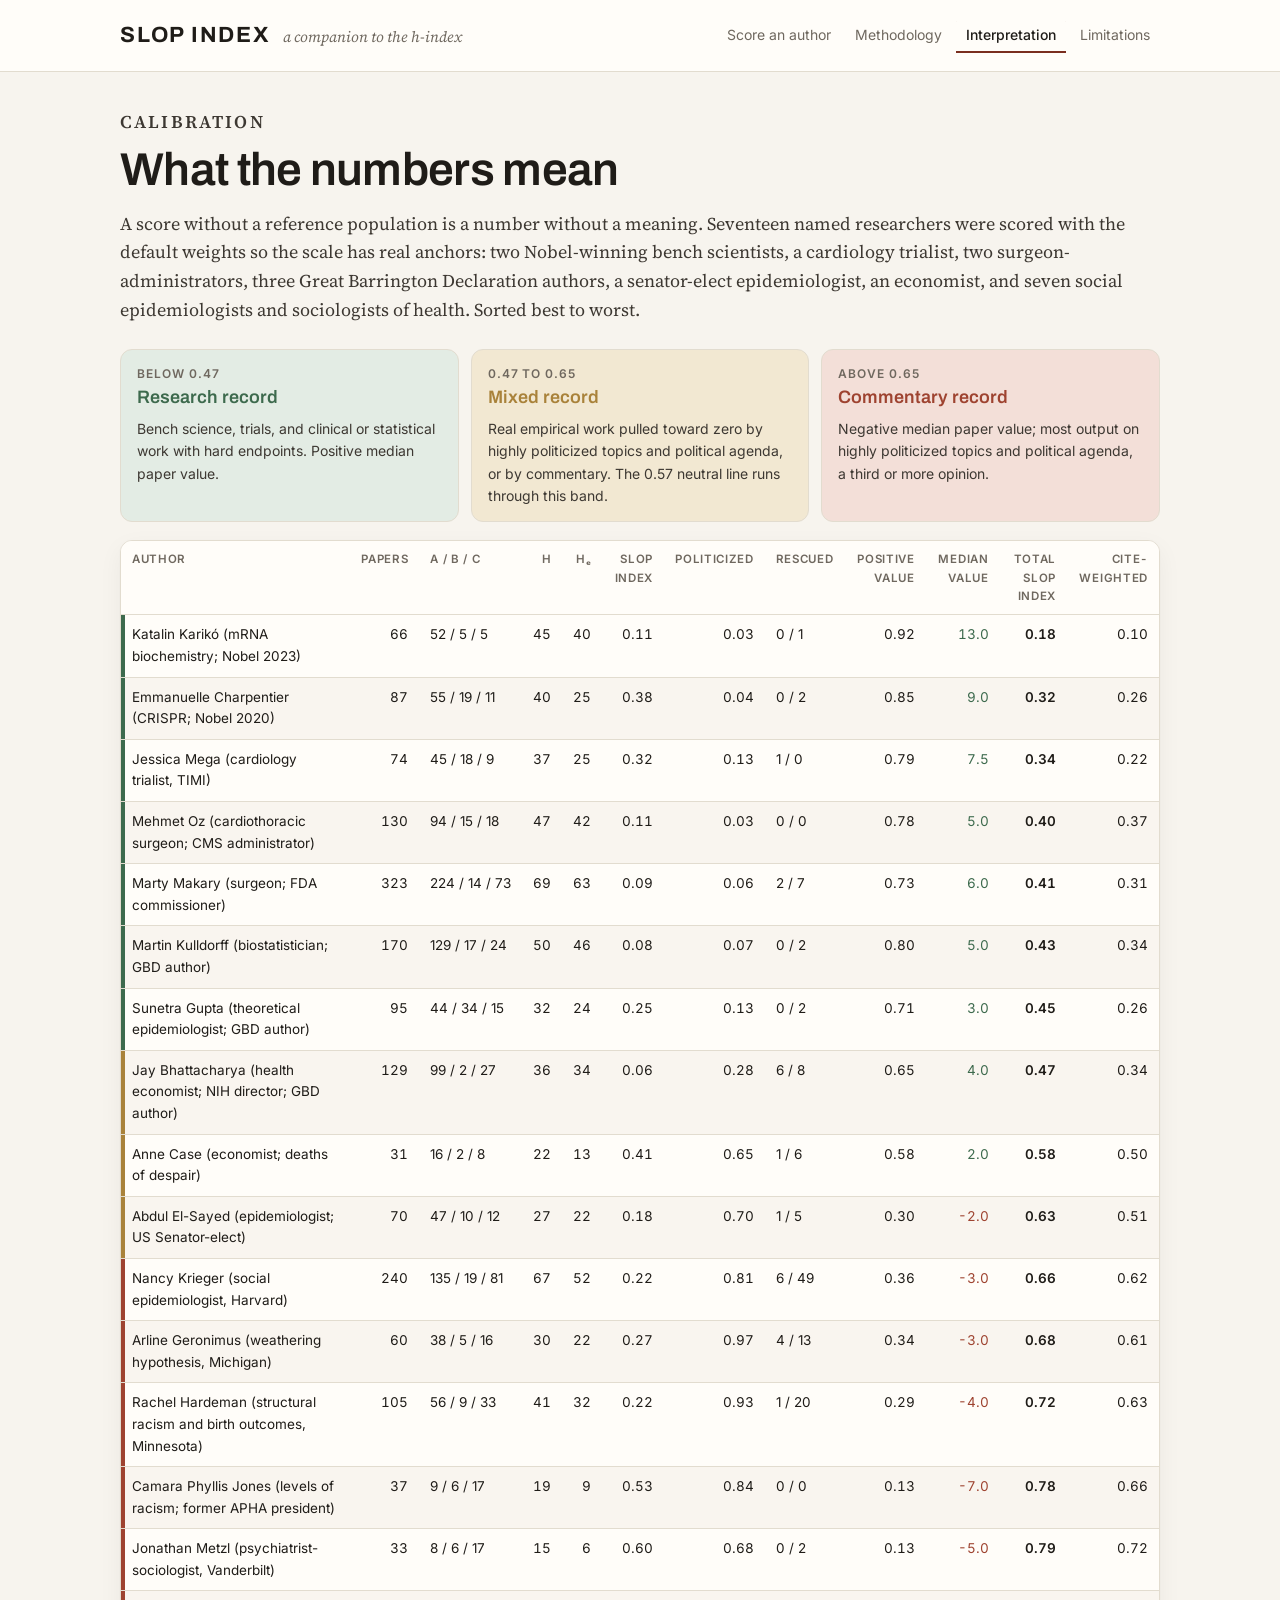
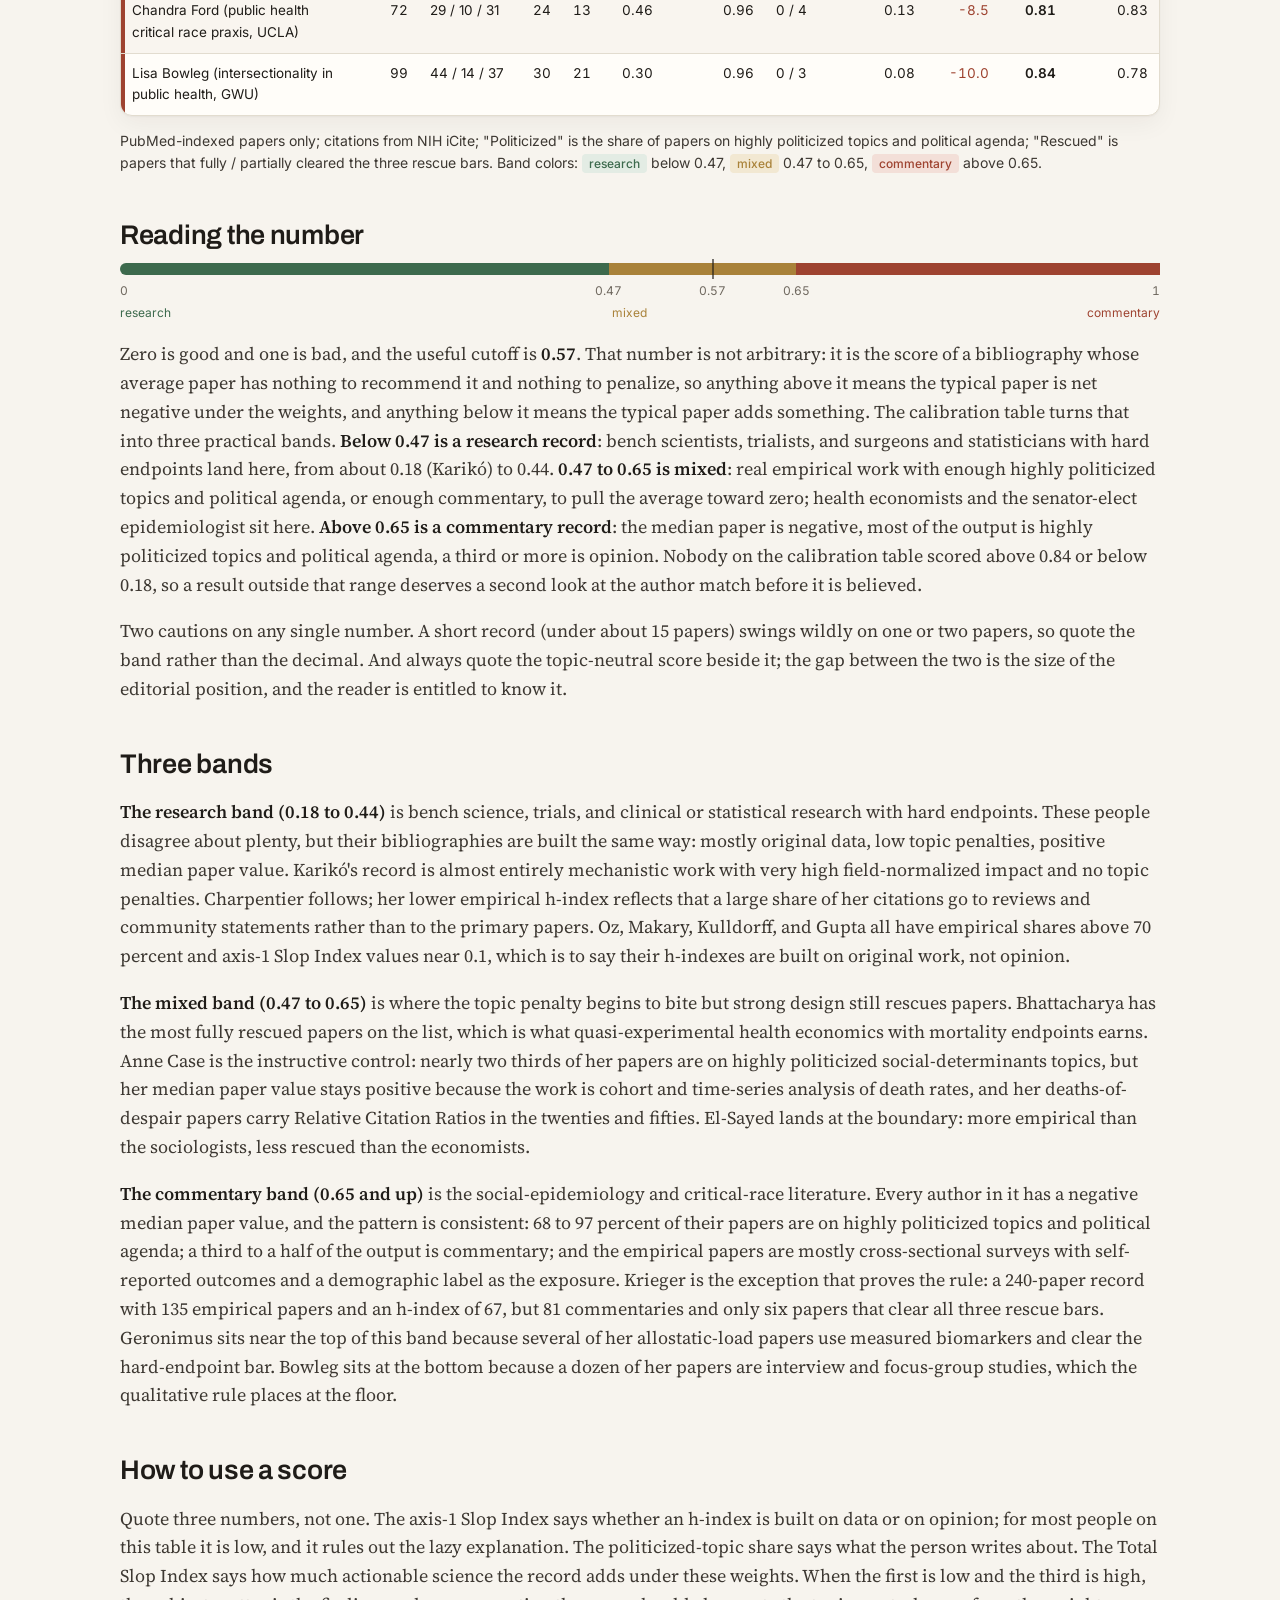
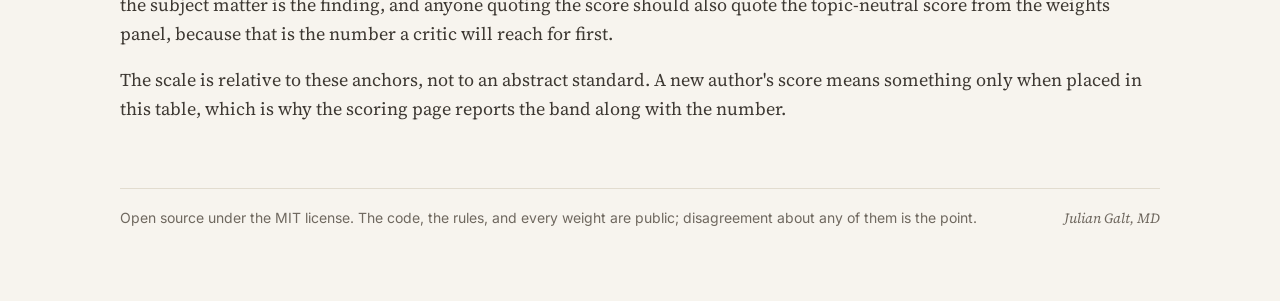
==== commit 8464ecdd: "Site: restore politicized-topic wording and the bucket table (sync error) Co-Authored-By: Claude Fab" ====
--- a/site/interpretation.html
+++ b/site/interpretation.html
@@ -22,15 +22,15 @@
 
   <div class="legend">
     <div class="box top"><div class="r">Below 0.47</div><div class="t">Research record</div><p>Bench science, trials, and clinical or statistical work with hard endpoints. Positive median paper value.</p></div>
-    <div class="box mid"><div class="r">0.47 to 0.65</div><div class="t">Mixed record</div><p>Real empirical work pulled toward zero by penalized topics or commentary. The 0.57 neutral line runs through this band.</p></div>
-    <div class="box low"><div class="r">Above 0.65</div><div class="t">Commentary record</div><p>Negative median paper value; most output on penalized topics, a third or more opinion.</p></div>
+    <div class="box mid"><div class="r">0.47 to 0.65</div><div class="t">Mixed record</div><p>Real empirical work pulled toward zero by highly politicized topics and political agenda, or by commentary. The 0.57 neutral line runs through this band.</p></div>
+    <div class="box low"><div class="r">Above 0.65</div><div class="t">Commentary record</div><p>Negative median paper value; most output on highly politicized topics and political agenda, a third or more opinion.</p></div>
   </div>
 
   <div class="tablewrap"><table id="cmp">
-    <thead><tr><th>Author</th><th class="num">Papers</th><th>A / B / C</th><th class="num">h</th><th class="num">hₑ</th><th class="num">Slop Index</th><th class="num">Penalized</th><th>Rescued</th><th class="num">Positive value</th><th class="num">Median value</th><th class="num">Total Slop Index</th><th class="num">Cite-weighted</th></tr></thead>
+    <thead><tr><th>Author</th><th class="num">Papers</th><th>A / B / C</th><th class="num">h</th><th class="num">hₑ</th><th class="num">Slop Index</th><th class="num">Politicized</th><th>Rescued</th><th class="num">Positive value</th><th class="num">Median value</th><th class="num">Total Slop Index</th><th class="num">Cite-weighted</th></tr></thead>
     <tbody></tbody>
   </table></div>
-  <p class="note">PubMed-indexed papers only; citations from NIH iCite; "Rescued" is papers that fully / partially cleared the three rescue bars. Band colors: <span class="band top">research</span> below 0.47, <span class="band mid">mixed</span> 0.47 to 0.65, <span class="band low">commentary</span> above 0.65.</p>
+  <p class="note">PubMed-indexed papers only; citations from NIH iCite; "Politicized" is the share of papers on highly politicized topics and political agenda; "Rescued" is papers that fully / partially cleared the three rescue bars. Band colors: <span class="band top">research</span> below 0.47, <span class="band mid">mixed</span> 0.47 to 0.65, <span class="band low">commentary</span> above 0.65.</p>
 
 
   <h2>Reading the number</h2>
@@ -39,16 +39,16 @@
     <div class="scale-labels"><span>0</span><span style="left:47%">0.47</span><span style="left:57%">0.57</span><span style="left:65%">0.65</span><span>1</span></div>
     <div class="scale-words"><span>research</span><span>mixed</span><span>commentary</span></div>
   </div>
-  <p>Zero is good and one is bad, and the useful cutoff is <b>0.57</b>. That number is not arbitrary: it is the score of a bibliography whose average paper has nothing to recommend it and nothing to penalize, so anything above it means the typical paper is net negative under the weights, and anything below it means the typical paper adds something. The calibration table turns that into three practical bands. <b>Below 0.47 is a research record</b>: bench scientists, trialists, and surgeons and statisticians with hard endpoints land here, from about 0.18 (Karikó) to 0.44. <b>0.47 to 0.65 is mixed</b>: real empirical work with enough penalized topics or commentary to pull the average toward zero; health economists and the senator-elect epidemiologist sit here. <b>Above 0.65 is a commentary record</b>: the median paper is negative, most of the output is penalized topics, a third or more is opinion. Nobody on the calibration table scored above 0.80 or below 0.18, so a result outside that range deserves a second look at the author match before it is believed.</p>
+  <p>Zero is good and one is bad, and the useful cutoff is <b>0.57</b>. That number is not arbitrary: it is the score of a bibliography whose average paper has nothing to recommend it and nothing to penalize, so anything above it means the typical paper is net negative under the weights, and anything below it means the typical paper adds something. The calibration table turns that into three practical bands. <b>Below 0.47 is a research record</b>: bench scientists, trialists, and surgeons and statisticians with hard endpoints land here, from about 0.18 (Karikó) to 0.44. <b>0.47 to 0.65 is mixed</b>: real empirical work with enough highly politicized topics and political agenda, or enough commentary, to pull the average toward zero; health economists and the senator-elect epidemiologist sit here. <b>Above 0.65 is a commentary record</b>: the median paper is negative, most of the output is highly politicized topics and political agenda, a third or more is opinion. Nobody on the calibration table scored above 0.84 or below 0.18, so a result outside that range deserves a second look at the author match before it is believed.</p>
   <p>Two cautions on any single number. A short record (under about 15 papers) swings wildly on one or two papers, so quote the band rather than the decimal. And always quote the topic-neutral score beside it; the gap between the two is the size of the editorial position, and the reader is entitled to know it.</p>
 
   <h2>Three bands</h2>
   <p><b>The research band (0.18 to 0.44)</b> is bench science, trials, and clinical or statistical research with hard endpoints. These people disagree about plenty, but their bibliographies are built the same way: mostly original data, low topic penalties, positive median paper value. Karikó's record is almost entirely mechanistic work with very high field-normalized impact and no topic penalties. Charpentier follows; her lower empirical h-index reflects that a large share of her citations go to reviews and community statements rather than to the primary papers. Oz, Makary, Kulldorff, and Gupta all have empirical shares above 70 percent and axis-1 Slop Index values near 0.1, which is to say their h-indexes are built on original work, not opinion.</p>
-  <p><b>The mixed band (0.47 to 0.65)</b> is where the topic penalty begins to bite but strong design still rescues papers. Bhattacharya has the most fully rescued papers on the list, which is what quasi-experimental health economics with mortality endpoints earns. Anne Case is the instructive control: nearly two thirds of her papers are penalized social-determinants topics, but her median paper value stays positive because the work is cohort and time-series analysis of death rates, and her deaths-of-despair papers carry Relative Citation Ratios in the twenties and fifties. El-Sayed lands at the boundary: more empirical than the sociologists, less rescued than the economists.</p>
-  <p><b>The commentary band (0.65 and up)</b> is the social-epidemiology and critical-race literature. Every author in it has a negative median paper value, and the pattern is consistent: 80 to 97 percent of their papers are penalized topics; a third to a half of the output is commentary; and the empirical papers are mostly cross-sectional surveys with self-reported outcomes and a demographic label as the exposure. Krieger is the exception that proves the rule: a 240-paper record with 135 empirical papers and an h-index of 67, but 81 commentaries and only six papers that clear all three rescue bars. Geronimus sits highest in this band because several of her allostatic-load papers use measured biomarkers and clear the hard-endpoint bar.</p>
+  <p><b>The mixed band (0.47 to 0.65)</b> is where the topic penalty begins to bite but strong design still rescues papers. Bhattacharya has the most fully rescued papers on the list, which is what quasi-experimental health economics with mortality endpoints earns. Anne Case is the instructive control: nearly two thirds of her papers are on highly politicized social-determinants topics, but her median paper value stays positive because the work is cohort and time-series analysis of death rates, and her deaths-of-despair papers carry Relative Citation Ratios in the twenties and fifties. El-Sayed lands at the boundary: more empirical than the sociologists, less rescued than the economists.</p>
+  <p><b>The commentary band (0.65 and up)</b> is the social-epidemiology and critical-race literature. Every author in it has a negative median paper value, and the pattern is consistent: 68 to 97 percent of their papers are on highly politicized topics and political agenda; a third to a half of the output is commentary; and the empirical papers are mostly cross-sectional surveys with self-reported outcomes and a demographic label as the exposure. Krieger is the exception that proves the rule: a 240-paper record with 135 empirical papers and an h-index of 67, but 81 commentaries and only six papers that clear all three rescue bars. Geronimus sits near the top of this band because several of her allostatic-load papers use measured biomarkers and clear the hard-endpoint bar. Bowleg sits at the bottom because a dozen of her papers are interview and focus-group studies, which the qualitative rule places at the floor.</p>
 
   <h2>How to use a score</h2>
-  <p>Quote three numbers, not one. The axis-1 Slop Index says whether an h-index is built on data or on opinion; for most people on this table it is low, and it rules out the lazy explanation. The penalized-topic share says what the person writes about. The Total Slop Index says how much actionable science the record adds under these weights. When the first is low and the third is high, the subject matter is the finding, and anyone quoting the score should also quote the topic-neutral score from the weights panel, because that is the number a critic will reach for first.</p>
+  <p>Quote three numbers, not one. The axis-1 Slop Index says whether an h-index is built on data or on opinion; for most people on this table it is low, and it rules out the lazy explanation. The politicized-topic share says what the person writes about. The Total Slop Index says how much actionable science the record adds under these weights. When the first is low and the third is high, the subject matter is the finding, and anyone quoting the score should also quote the topic-neutral score from the weights panel, because that is the number a critic will reach for first.</p>
   <p>The scale is relative to these anchors, not to an abstract standard. A new author's score means something only when placed in this table, which is why the scoring page reports the band along with the number.</p>
   <footer><span>Open source under the MIT license. The code, the rules, and every weight are public; disagreement about any of them is the point.</span><span class="by">Julian Galt, MD</span></footer>
 </main>
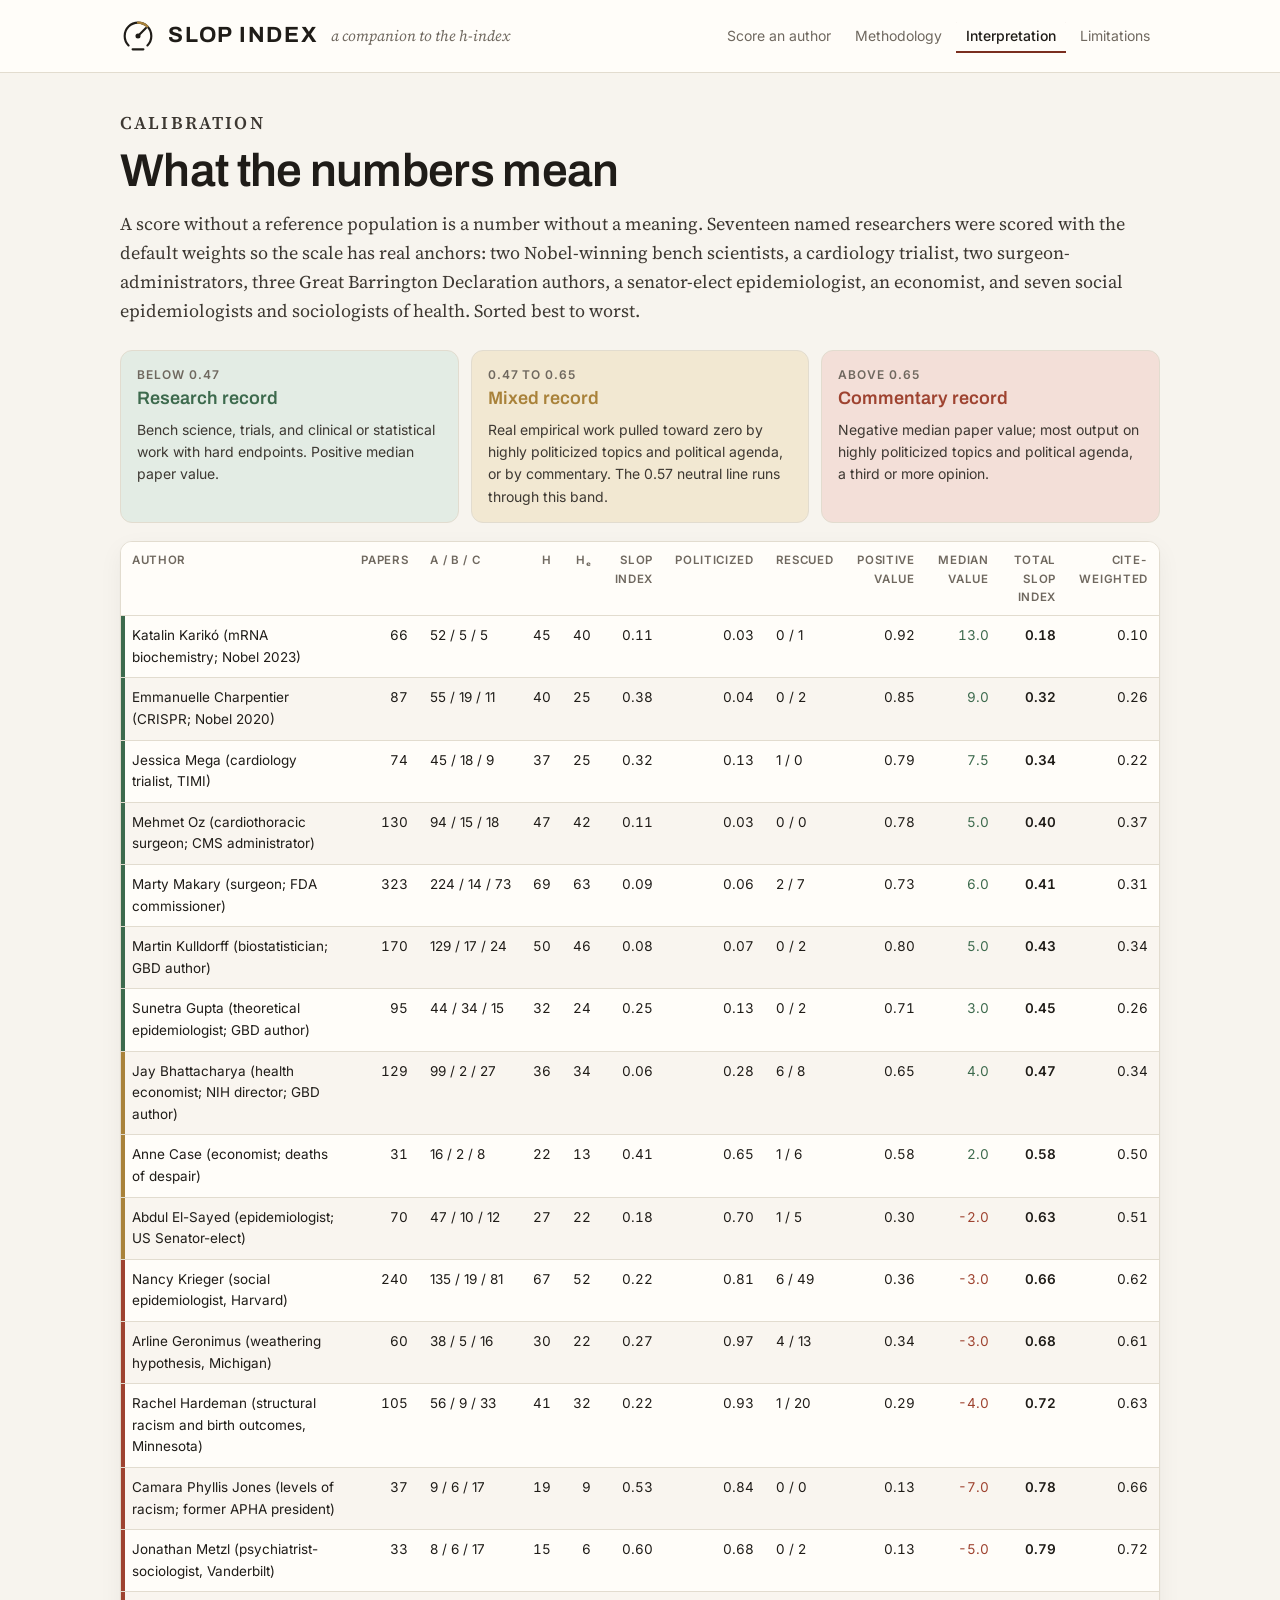
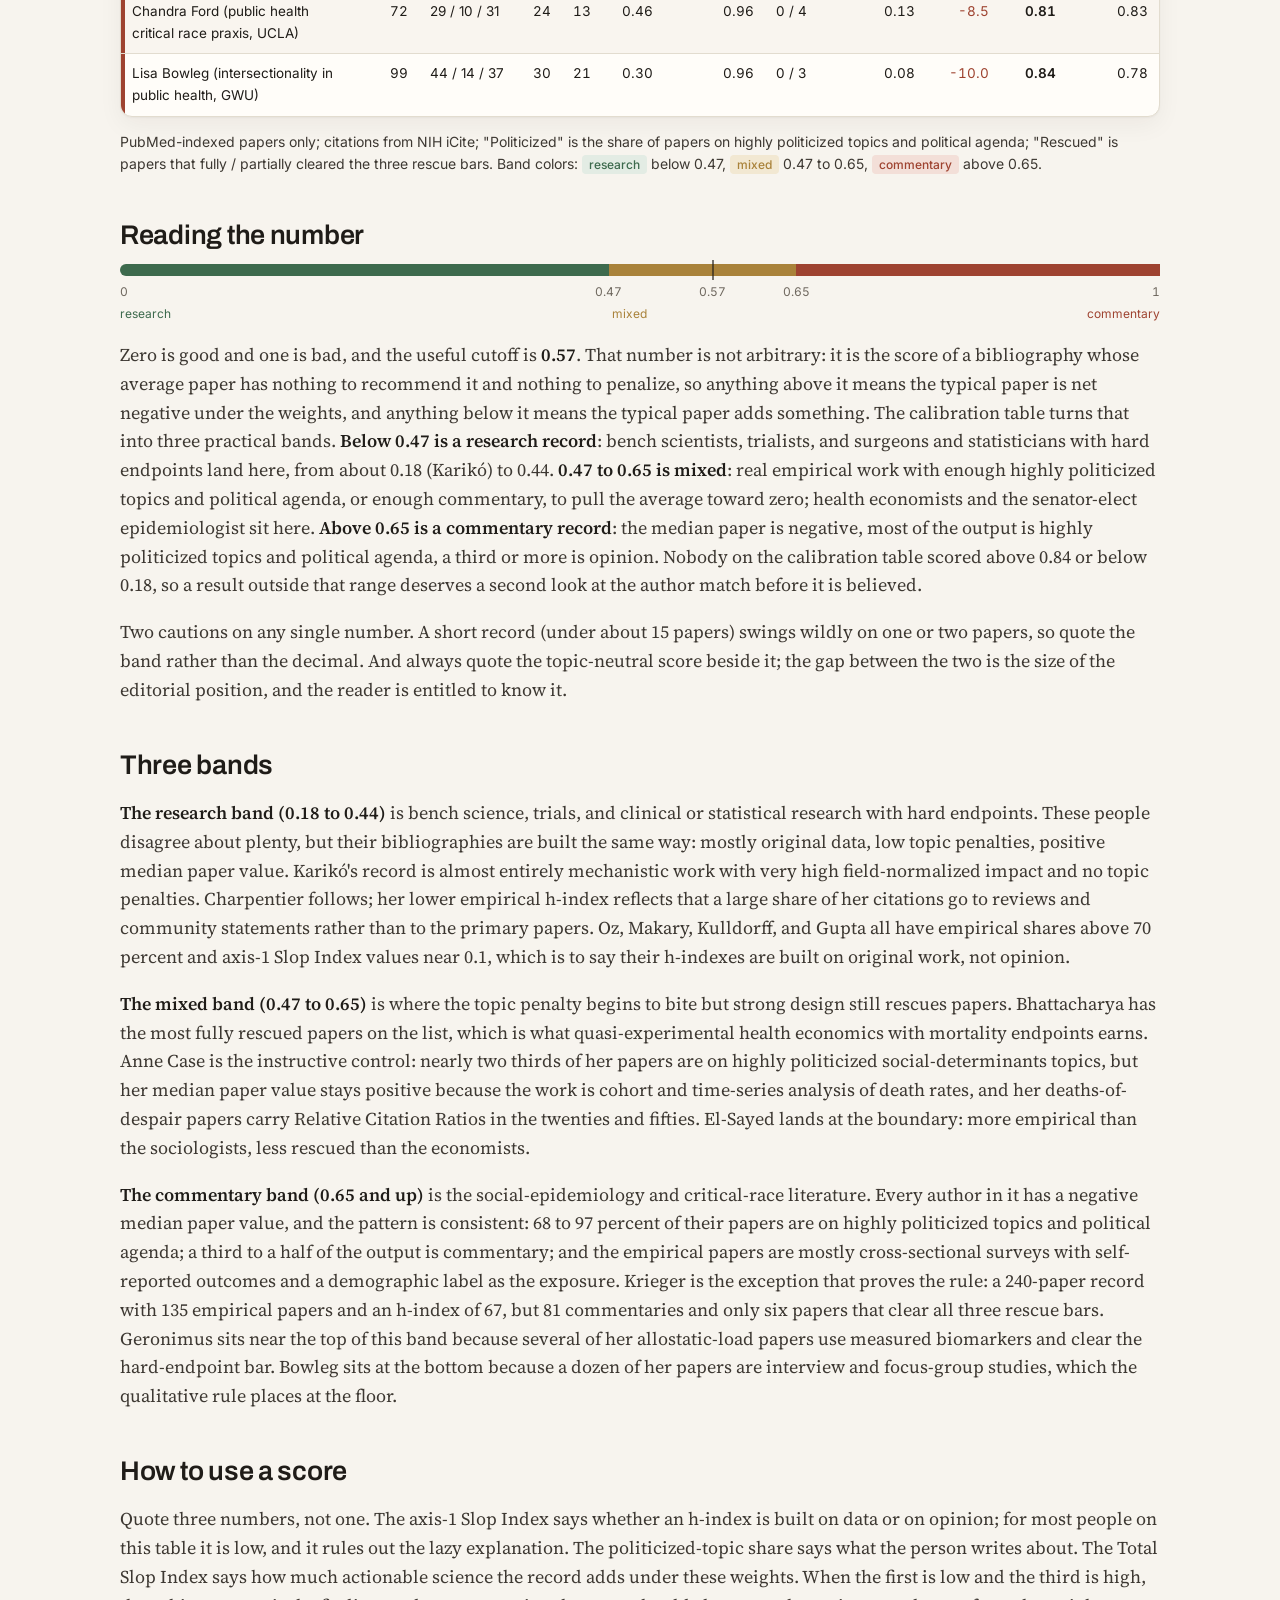
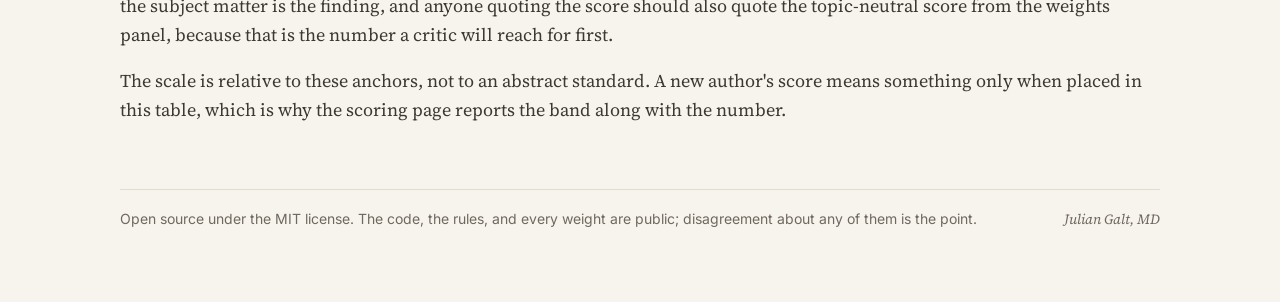
==== commit 7571e35b: "favicons and hero" ====
--- a/site/interpretation.html
+++ b/site/interpretation.html
@@ -8,10 +8,13 @@
 <link rel="preconnect" href="https://fonts.gstatic.com" crossorigin>
 <link href="https://fonts.googleapis.com/css2?family=Archivo:wght@500;600;700&family=Inter:wght@400;500;600&family=Source+Serif+4:ital,opsz,wght@0,8..60,400;0,8..60,600;0,8..60,700;1,8..60,400&display=swap" rel="stylesheet">
 <link rel="stylesheet" href="style.css">
+<link rel="icon" href="assets/favicon.ico" sizes="16x16 32x32 48x48">
+<link rel="icon" href="assets/favicon.svg" type="image/svg+xml">
+<link rel="apple-touch-icon" href="assets/apple-touch-icon.png">
 </head>
 <body>
 <header class="site"><div class="wrap">
-  <a class="brand" href="./"><span class="mark">Slop Index</span><small>a companion to the h-index</small></a>
+  <a class="brand" href="./"><svg class="brand-icon" viewBox="0 0 100 100" aria-hidden="true" focusable="false"><use href="assets/mark.svg#dial"></use></svg><span class="mark">Slop Index</span><small>a companion to the h-index</small></a>
   <nav><a href="./">Score an author</a><a href="methodology.html">Methodology</a><a class="current" href="interpretation.html">Interpretation</a><a href="limitations.html">Limitations</a></nav>
 </div></header>
 <main class="prose">
--- a/site/style.css
+++ b/site/style.css
@@ -183,3 +183,14 @@
 .intro h1 { margin-top: 0; }
 .intro p { font-family: var(--serif); font-size: 19px; line-height: 1.55; color: var(--ink-2); margin: 0 0 14px; }
 h1.second { font-size: clamp(26px, 3.5vw, 34px); margin-top: 0; }
+
+/* Dial emblem shared by the masthead, introduction, and favicon. */
+header.site .brand { align-items: center; flex-wrap: wrap; }
+.brand-icon { width: 36px; height: 36px; flex-shrink: 0; }
+.brand-icon, .intro-icon { --mark-gold: var(--mixed); }
+.intro-title { display: flex; align-items: center; gap: 16px; }
+.intro-icon { width: clamp(48px, 7vw, 64px); height: auto; flex-shrink: 0; }
+@media (max-width: 480px) {
+  header.site .brand { column-gap: 10px; row-gap: 2px; }
+  header.site .brand small { flex-basis: 100%; margin-left: 46px; }
+}
